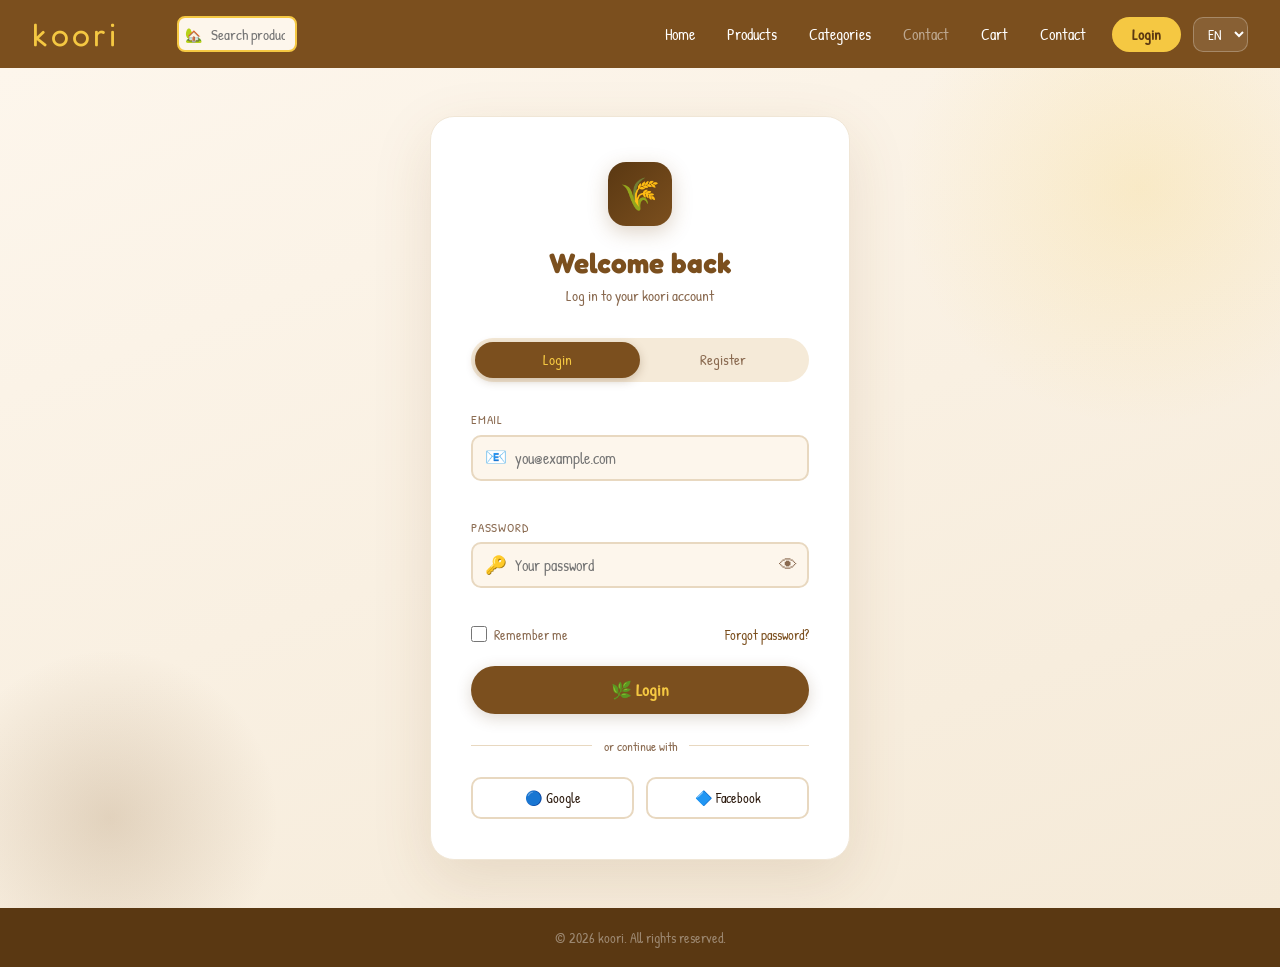
==== login.html @ dc0b4b51 "Add files via upload" ====
<!DOCTYPE html>
<html lang="en">
<head>
  <meta charset="UTF-8"/>
  <meta name="viewport" content="width=device-width, initial-scale=1.0"/>
  <title>koori — Login</title>
  <link href="https://fonts.googleapis.com/css2?family=Patrick+Hand&family=Fredoka+One&display=swap" rel="stylesheet"/>
  <link rel="stylesheet" href="login.css">
  <link rel="icon" type="image/png" href="logo.png">
</head>
<body>

<!--  NAVBAR  -->
<header role="banner">
    <nav class="navbar" role="navigation" aria-label="Main navigation">
        <div class="koori-bg">
            <span class="koori-logo">
                <a href="main.html" class="link-logo" aria-label="koori home">
                <span class="koori-letter1" aria-hidden="true">k</span>
                <span class="koori-letter2" aria-hidden="true">o</span>
                <span class="koori-letter3" aria-hidden="true">o</span>
                <span class="koori-letter4" aria-hidden="true">r</span>
                <span class="koori-letter5" aria-hidden="true">i</span>
                </a>
            </span>

        </div>
        <div class="search-box">
        <input type="text" placeholder="Search products…" id="navSearch" aria-label="Search products" autocomplete="off"/>
        <button type="reset" aria-label="Clear search"></button>
        <div class="search-results" id="searchResults" role="listbox" aria-label="Search suggestions"></div>
        </div>
        <ul class="nav-links" role="list">
            <li><a href="main.html">Home</a></li>
            <li><a href="products.html">Products</a></li>
            <li><a href="categories.html">news</a></li>
            <li><a href="#" id="addItemLink">Add Item</a></li>
            <li><a href="cart.html">Cart <span id="cartCount" aria-live="polite" aria-label="items in cart"></span></a></li>
            <li><a href="contact.html">Contact</a></li>
        </ul>
        <button class="hamburger" id="hamburgerBtn" aria-expanded="false" aria-controls="mobileNav" aria-label="Toggle menu">
          <span></span><span></span><span></span>
        </button>
        <div class="nav-icons">
            <a href="login.html" class="login-btn">Login</a>
        </div>
        <div class="language-switcher">
            <select id="languageSelect" aria-label="Select language">
                <option value="en">EN</option>
                <option value="fr">FR</option>
                <option value="ar">AR</option>
                <option value="it">IT</option>
            </select>
        </div>
    </nav>
    <!-- Mobile Nav -->
    <nav class="mobile-nav" id="mobileNav" aria-label="Mobile navigation">
        <a href="main.html">Home</a>
        <a href="products.html">Products</a>
        <a href="categories.html">news</a>
        <a href="#" id="addItemLinkMobile">Add Item</a>
        <a href="cart.html">Cart</a>
        <a href="contact.html">Contact</a>
        <a href="login.html">Login</a>
    </nav>
</header>


<!--  MAIN  -->
<main>
  <div class="login-card">

    <!-- icon + heading -->
    <div class="card-icon">🌾</div>
    <h1 class="card-title">Welcome back</h1>
    <p class="card-subtitle">Log in to your koori account</p>

    <!-- tabs -->
    <div class="tabs">
      <button class="tab-btn active" id="tabLogin"    onclick="switchTab('login')">Login</button>
      <button class="tab-btn"        id="tabRegister" onclick="switchTab('register')">Register</button>
    </div>

    <!-- alert banner -->
    <div class="alert" id="alertBox"></div>

    <!-- ── LOGIN FORM ── -->
    <div class="form-panel visible" id="panelLogin">
      <div class="field">
        <label for="loginEmail">Email</label>
        <div class="input-wrap">
          <span class="input-icon">📧</span>
          <input type="email" id="loginEmail" placeholder="you@example.com" autocomplete="email"/>
        </div>
        <div class="field-error" id="loginEmailErr"></div>
      </div>

      <div class="field">
        <label for="loginPassword">Password</label>
        <div class="input-wrap">
          <span class="input-icon">🔑</span>
          <input type="password" id="loginPassword" placeholder="Your password" autocomplete="current-password"/>
          <button class="toggle-pw" type="button" onclick="togglePw('loginPassword',this)" title="Show / hide">👁</button>
        </div>
        <div class="field-error" id="loginPasswordErr"></div>
      </div>

      <div class="form-row">
        <label class="remember-label">
          <input type="checkbox" id="rememberMe"/> Remember me
        </label>
        <a href="#" class="forgot-link" onclick="forgotPassword(event)">Forgot password?</a>
      </div>

      <button class="submit-btn" id="loginBtn" onclick="doLogin()">🌿 Login</button>

      <div class="divider">or continue with</div>
      <div class="social-row">
        <button class="social-btn" onclick="socialLogin('Google')">🔵 Google</button>
        <button class="social-btn" onclick="socialLogin('Facebook')">🔷 Facebook</button>
      </div>
    </div>

    <!-- ── REGISTER FORM ── -->
    <div class="form-panel" id="panelRegister">
      <div class="field">
        <label for="regName">Full Name</label>
        <div class="input-wrap">
          <span class="input-icon">👤</span>
          <input type="text" id="regName" placeholder="Your full name" autocomplete="name"/>
        </div>
        <div class="field-error" id="regNameErr"></div>
      </div>

      <div class="field">
        <label for="regEmail">Email</label>
        <div class="input-wrap">
          <span class="input-icon">📧</span>
          <input type="email" id="regEmail" placeholder="you@example.com" autocomplete="email"/>
        </div>
        <div class="field-error" id="regEmailErr"></div>
      </div>

      <div class="field">
        <label for="regPassword">Password</label>
        <div class="input-wrap">
          <span class="input-icon">🔑</span>
          <input type="password" id="regPassword" placeholder="Choose a password" autocomplete="new-password"
                 oninput="checkStrength(this.value)"/>
          <button class="toggle-pw" type="button" onclick="togglePw('regPassword',this)" title="Show / hide">👁</button>
        </div>
        <div class="strength-bar" id="strengthBar">
          <div class="strength-seg" id="seg1"></div>
          <div class="strength-seg" id="seg2"></div>
          <div class="strength-seg" id="seg3"></div>
          <div class="strength-seg" id="seg4"></div>
        </div>
        <div class="strength-label" id="strengthLabel"></div>
        <!-- live password tips -->
        <div class="pw-tips" id="pwTips">
          <div class="pw-tips-title">🔐 A strong password needs:</div>
          <ul class="pw-rules">
            <li class="pw-rule" id="rule-length">  <span class="rule-icon">✗</span> At least 8 characters</li>
            <li class="pw-rule" id="rule-upper">   <span class="rule-icon">✗</span> One uppercase letter (A–Z)</li>
            <li class="pw-rule" id="rule-number">  <span class="rule-icon">✗</span> One number (0–9)</li>
            <li class="pw-rule" id="rule-special"> <span class="rule-icon">✗</span> One special character (!@#$…)</li>
          </ul>
        </div>
        <div class="field-error" id="regPasswordErr"></div>
      </div>

      <div class="field">
        <label for="regConfirm">Confirm Password</label>
        <div class="input-wrap">
          <span class="input-icon">🔒</span>
          <input type="password" id="regConfirm" placeholder="Repeat your password" autocomplete="new-password"/>
          <button class="toggle-pw" type="button" onclick="togglePw('regConfirm',this)" title="Show / hide">👁</button>
        </div>
        <div class="field-error" id="regConfirmErr"></div>
      </div>

      <button class="submit-btn" id="registerBtn" onclick="doRegister()" style="margin-top:.4rem;">
        🌱 Create Account
      </button>

      <div class="divider">or continue with</div>
      <div class="social-row">
        <button class="social-btn" onclick="socialLogin('Google')">🔵 Google</button>
        <button class="social-btn" onclick="socialLogin('Facebook')">🔷 Facebook</button>
      </div>
    </div>

  </div>
</main>

<!--  FOOTER  -->
<footer class="site-footer">
  © 2026 koori. All rights reserved.
</footer>

<script src="login.js"></script>
</body>
</html>
---- login.css ----
/* ── VARIABLES ── */
    :root {
      --brown:      #7B4F1E;
      --brown-dark: #5a3812;
      --gold:       #F5C842;
      --gold-light: #fde98a;
      --cream:      #fdf6ec;
      --cream-dark: #f5ead8;
      --text:       #2c1a0e;
      --text-muted: #8a6a50;
      --white:      #ffffff;
      --radius:     10px;
      --nav-h:      68px;
      --green:      #3a7d44;
      --red:        #c0392b;
    }

    *, *::before, *::after { box-sizing: border-box; margin: 0; padding: 0; }
    html { scroll-behavior: smooth; }
    body {
      font-family: 'Patrick Hand', cursive;
      background: var(--cream);
      color: var(--text);
      min-height: 100vh;
      display: flex;
      flex-direction: column;
    }

/* SKIP LINK (accessibility)*/
.skip-link {
  position: absolute; top: -100%; left: 1rem;
  background: var(--gold); color: var(--brown-dark);
  padding: 8px 18px; border-radius: 0 0 8px 8px;
  font-weight: 700; z-index: 9999; text-decoration: none;
  transition: top 0.2s;
}
.skip-link:focus { top: 0; }
/*SHARED SECTION HELPERS*/
.section-header { text-align: center; margin-bottom: 3rem; }

.section-title {
  display: flex;
  align-items: center;
  justify-content: center;
  gap: 1rem;
  font-family: 'Fredoka One', cursive;
  font-size: clamp(1.8rem, 4vw, 2.4rem);
  color: var(--brown);
  margin-bottom: 0.5rem;
}

.title-line {
  display: inline-block;
  width: 48px;
  height: 3px;
  background: var(--gold);
  border-radius: 99px;
  flex-shrink: 0;
}

.section-sub { color: var(--text-muted); font-size: 1rem; }

/* search results dropdown */
.search-results {
  display: none;
  position: absolute;
  top: calc(100% + 8px);
  left: 0;
  min-width: 260px;
  background: var(--white);
  border: 1.5px solid #f0e6d6;
  border-radius: var(--radius);
  box-shadow: 0 8px 28px rgba(123,79,30,.15);
  z-index: 200;
  overflow: hidden;
}
.search-results.open { display: block; }
.search-result-item {
  display: flex;
  align-items: center;
  gap: .6rem;
  padding: .6rem 1rem;
  color: var(--text);
  text-decoration: none;
  font-size: .95rem;
  transition: background .15s;
}
.search-result-item:hover { background: var(--cream-dark); color: var(--brown); }
.search-result-emoji { font-size: 1.1rem; }
.search-no-results {
  padding: .7rem 1rem;
  color: var(--text-muted);
  font-size: .9rem;
}

/*NAVBAR*/
.navbar {
  display: flex;
  align-items: center;
  gap: 0.75rem;
  padding: 0 2rem;
  height: var(--nav-h);
  background: var(--brown);
  position: sticky;
  top: 0;
  z-index: 100;
  flex-wrap: wrap;
}
/* logo */
.link-logo {
  font-family: 'Fredoka One', cursive;
  font-size: 32px;
  color: var(--gold);
  display: flex;
  gap: 3px;
  cursor: pointer;
  text-decoration: none;
}
.koori-logo {
  font-family: 'Fredoka One', cursive;
  font-size: 32px;
  color: var(--gold);
  display: flex;
  gap: 3px;
  cursor: pointer;
  text-decoration: none;
}

.koori-letter1, .koori-letter2, .koori-letter3,
.koori-letter4, .koori-letter5 {
  display: inline-block;
  animation: idleFloat 3s ease-in-out infinite;
  transition: color 0.2s;
}
.koori-letter1 { animation-delay: 0s; }
.koori-letter2 { animation-delay: .18s; }
.koori-letter3 { animation-delay: .36s; }
.koori-letter4 { animation-delay: .54s; }
.koori-letter5 { animation-delay: .72s; }

@keyframes idleFloat {
  0%,100% { transform: translateY(0) rotate(0deg) scale(1); }
  30%      { transform: translateY(-4px) rotate(-7deg) scale(1.11); }
  60%      { transform: translateY(-3px) rotate(6deg) scale(1.09); }
}

.koori-logo:hover .koori-letter1 { animation: explode1 .6s cubic-bezier(.16,1,.3,1) forwards; }
.koori-logo:hover .koori-letter2 { animation: explode2 .6s cubic-bezier(.16,1,.3,1) .05s forwards; }
.koori-logo:hover .koori-letter3 { animation: explode3 .6s cubic-bezier(.16,1,.3,1) .10s forwards; }
.koori-logo:hover .koori-letter4 { animation: explode4 .6s cubic-bezier(.16,1,.3,1) .15s forwards; }
.koori-logo:hover .koori-letter5 { animation: explode5 .6s cubic-bezier(.16,1,.3,1) .20s forwards; }

@keyframes explode1 { 0%{transform:translate(0,0) rotate(0) scale(1);color:var(--gold)} 50%{transform:translate(-0,-0) rotate(90deg) scale(1.7);color:var(--gold-light)} 100%{transform:translate(-0,-0) rotate(-10deg) scale(1.15);color:#fff} }
@keyframes explode2 { 0%{transform:translate(0,0) rotate(0) scale(1);color:var(--gold)} 50%{transform:translate(-0,-0) rotate(-70deg) scale(1.8);color:var(--gold-light)} 100%{transform:translate(-0,-2px) rotate(5deg) scale(1.2);color:#fff} }
@keyframes explode3 { 0%{transform:translate(0,0) rotate(0) scale(1);color:var(--gold)} 50%{transform:translate(0,-0) rotate(-180deg) scale(1.9);color:var(--gold-light)} 100%{transform:translate(0,-4px) rotate(-2deg) scale(1.25);color:#fff} }
@keyframes explode4 { 0%{transform:translate(0,0) rotate(0) scale(1);color:var(--gold)} 50%{transform:translate(0,-0) rotate(70deg) scale(1.8);color:var(--gold-light)} 100%{transform:translate(0,-4px) rotate(6deg) scale(1.2);color:#fff} }
@keyframes explode5 { 0%{transform:translate(0,0) rotate(0) scale(1);color:var(--gold)} 50%{transform:translate(0,0) rotate(-90deg) scale(1.7);color:var(--gold-light)} 100%{transform:translate(0,-0) rotate(12deg) scale(1.15);color:#fff} }
/* search bar */
.search-box {
  position: relative;
  flex-shrink: 0;
   margin-left: 4%;
}
.search-box::before {
  content: '🏡';
  position: absolute;
  left: 8px;
  top: 50%;
  transform: translateY(-50%);
  font-size: 14px;
  pointer-events: none;
  z-index: 1;
}
.search-box input[type="text"] {
  font-family: 'Patrick Hand', cursive;
  font-size: 15px;
  color: #2c1a0e;
  width: 120px;
  height: 36px;
  padding: 5px 10px 5px 32px;
  border: 2px solid #F5C842;
  border-radius: 8px;
  background: #fdf6ec;
  outline: none;
  transition: width 0.3s ease;
  cursor: pointer;
}
.search-box input[type="text"]:focus {
  width: 400px;
  cursor: text;
}
.search-box input[type="text"]:not(:placeholder-shown) {
  width: 400px;
}
.search-box button[type="reset"] { display: none; }
/* nav links */
.nav-links { display: flex; list-style: none; gap: 0.25rem; margin-left: auto; }
.nav-links a {
  position: relative;
  display: inline-block; padding: 6px 14px;
  color: var(--white); text-decoration: none;
  font-size: 1rem; border-radius: var(--radius);
  transition: color 0.2s ease, background 0.2s ease;
}
.nav-links a::after {
    content: '';
    position: absolute;
    bottom: 2px;
    left: 12px;
    right: 12px;
    height: 2px;
    background-color: var(--gold);
    border-radius: 2px;
    transform: scaleX(0);
    transform-origin: left center;
    transition: transform 0.35s cubic-bezier(0.4, 0, 0.2, 1);
}

.nav-links a:hover,
.nav-links a:focus { background: rgba(245,200,66,0.15); color: var(--gold); outline: none; }

.nav-links a:hover::after {
    transform: scaleX(1);
}
.nav-links a.active {
    color: #27500A;
    background-color: #C0DD97;
    font-weight: 500;
}
 
.nav-links a.active::after {
    transform: scaleX(1);
    background-color: #27500A;
}
 
/* cart count badge */
#cartCount:not(:empty) {
    display: inline-flex;
    align-items: center;
    justify-content: center;
    min-width: 18px;
    height: 18px;
    padding: 0 4px;
    font-size: 11px;
    font-weight: 600;
    background-color: #3B6D11;
    color: #fff;
    border-radius: 999px;
    margin-left: 4px;
    vertical-align: middle;
}


/* hamburger */
.hamburger {
  display: none; flex-direction: column; justify-content: center; gap: 5px;
  width: 36px; height: 36px; background: none; border: none;
  cursor: pointer; margin-left: auto; padding: 4px;
}
.hamburger span {
  display: block; height: 3px; background: var(--gold);
  border-radius: 3px; transition: transform 0.3s, opacity 0.3s;
}
.hamburger[aria-expanded="true"] span:nth-child(1) { transform: translateY(8px) rotate(45deg); }
.hamburger[aria-expanded="true"] span:nth-child(2) { opacity: 0; }
.hamburger[aria-expanded="true"] span:nth-child(3) { transform: translateY(-8px) rotate(-45deg); }

/* mobile dropdown */
.mobile-nav {
  display: none; flex-direction: column; gap: 0;
  background: var(--brown-dark); padding: 0.5rem 1rem 1rem;
}
.mobile-nav.open { display: flex; }
.mobile-nav a {
  color: rgba(255,255,255,0.85); text-decoration: none;
  padding: 10px 6px; border-bottom: 1px solid rgba(255,255,255,0.08);
  font-size: 1rem; transition: color 0.2s;
}
.mobile-nav a:hover { color: var(--gold); }

/* login + language */
.nav-icons { flex-shrink: 0; }
.login-btn {
  display: inline-block; padding: 7px 20px;
  background: var(--gold); color: var(--brown-dark);
  font-family: 'Patrick Hand', cursive; font-size: 0.95rem;
  font-weight: 700; text-decoration: none; border-radius: 99px;
  transition: background 0.2s, transform 0.15s;
}
.login-btn:hover { background: var(--gold-light); transform: scale(1.04); }

.language-switcher select {
  padding: 6px 10px; border-radius: var(--radius);
  border: 1.5px solid rgba(255,255,255,0.25);
  background: rgba(255,255,255,0.1); color: var(--white);
  font-family: 'Patrick Hand', cursive; font-size: 0.9rem;
  outline: none; cursor: pointer;
  transition: border-color 0.2s;
}
.language-switcher select:hover,
.language-switcher select:focus { border-color: var(--gold); }
.language-switcher option { background: var(--brown-dark); color: var(--white); }

/* cart badge - handled by #cartCount:not(:empty) rule above */

    /*  MAIN  */
    main {
      flex: 1;
      display: flex;
      align-items: center;
      justify-content: center;
      padding: 3rem 1.5rem;
      background: linear-gradient(160deg, var(--cream) 0%, var(--cream-dark) 100%);
      position: relative;
      overflow: hidden;
    }

    /* decorative blobs */
    main::before, main::after {
      content: '';
      position: absolute;
      border-radius: 50%;
      opacity: .18;
      pointer-events: none;
    }
    main::before {
      width: 480px; height: 480px;
      background: radial-gradient(circle, var(--gold) 0%, transparent 70%);
      top: -120px; right: -100px;
    }
    main::after {
      width: 340px; height: 340px;
      background: radial-gradient(circle, var(--brown) 0%, transparent 70%);
      bottom: -80px; left: -60px;
    }

    /*  CARD  */
    .login-card {
      background: var(--white);
      border-radius: 24px;
      border: 1.5px solid #f0e6d6;
      box-shadow: 0 20px 60px rgba(123,79,30,.13);
      padding: 2.8rem 2.5rem 2.5rem;
      width: 100%;
      max-width: 420px;
      position: relative;
      z-index: 1;
      animation: cardIn .5s cubic-bezier(.22,1,.36,1) both;
    }
    @keyframes cardIn {
      from { opacity: 0; transform: translateY(28px) scale(.97); }
      to   { opacity: 1; transform: translateY(0) scale(1); }
    }

    /* card top */
    .card-icon {
      width: 64px; height: 64px;
      background: linear-gradient(135deg, var(--brown-dark), var(--brown));
      border-radius: 18px;
      display: flex; align-items: center; justify-content: center;
      font-size: 2rem;
      margin: 0 auto 1.25rem;
      box-shadow: 0 6px 20px rgba(123,79,30,.25);
    }
    .card-title {
      font-family: 'Fredoka One', cursive;
      font-size: 1.75rem;
      color: var(--brown);
      text-align: center;
      margin-bottom: .3rem;
    }
    .card-subtitle {
      text-align: center;
      color: var(--text-muted);
      font-size: .95rem;
      margin-bottom: 2rem;
    }

    /* tabs */
    .tabs {
      display: flex;
      background: var(--cream-dark);
      border-radius: 99px;
      padding: 4px;
      margin-bottom: 1.8rem;
    }
    .tab-btn {
      flex: 1;
      height: 36px;
      border: none;
      border-radius: 99px;
      background: transparent;
      color: var(--text-muted);
      font-family: 'Patrick Hand', cursive;
      font-size: .95rem;
      cursor: pointer;
      transition: all .25s;
    }
    .tab-btn.active {
      background: var(--brown);
      color: var(--gold);
      box-shadow: 0 3px 10px rgba(90,56,18,.25);
    }

    /* form */
    .form-panel { display: none; }
    .form-panel.visible { display: block; animation: fadeUp .3s ease both; }
    @keyframes fadeUp {
      from { opacity: 0; transform: translateY(10px); }
      to   { opacity: 1; transform: translateY(0); }
    }

    .field { margin-bottom: 1.1rem; }
    .field label {
      display: block;
      font-size: .82rem;
      color: var(--text-muted);
      text-transform: uppercase;
      letter-spacing: .06em;
      margin-bottom: .4rem;
    }
    .input-wrap {
      position: relative;
      display: flex;
      align-items: center;
    }
    .input-wrap .input-icon {
      position: absolute;
      left: 14px;
      font-size: 1.1rem;
      pointer-events: none;
      user-select: none;
    }
    .input-wrap input {
      width: 100%;
      height: 46px;
      padding: 0 44px 0 42px;
      border: 2px solid #e8d8c0;
      border-radius: var(--radius);
      background: var(--cream);
      color: var(--text);
      font-family: 'Patrick Hand', cursive;
      font-size: 1rem;
      outline: none;
      transition: border-color .2s, box-shadow .2s;
    }
    .input-wrap input:focus {
      border-color: var(--gold);
      box-shadow: 0 0 0 3px rgba(245,200,66,.18);
    }
    .input-wrap input.error {
      border-color: var(--red);
      box-shadow: 0 0 0 3px rgba(192,57,43,.12);
    }
    .toggle-pw {
      position: absolute;
      right: 12px;
      background: none;
      border: none;
      cursor: pointer;
      font-size: 1.15rem;
      padding: 0;
      line-height: 1;
      color: var(--text-muted);
      transition: color .2s;
    }
    .toggle-pw:hover { color: var(--brown); }

    .field-error {
      color: var(--red);
      font-size: .82rem;
      margin-top: .3rem;
      min-height: 1.1em;
    }

    /* remember / forgot row */
    .form-row {
      display: flex;
      align-items: center;
      justify-content: space-between;
      margin-bottom: 1.4rem;
      font-size: .88rem;
    }
    .remember-label {
      display: flex;
      align-items: center;
      gap: .45rem;
      cursor: pointer;
      color: var(--text-muted);
    }
    .remember-label input[type="checkbox"] {
      width: 16px; height: 16px;
      accent-color: var(--brown);
      cursor: pointer;
    }
    .forgot-link {
      color: var(--brown);
      text-decoration: none;
      font-size: .88rem;
      transition: color .2s;
    }
    .forgot-link:hover { color: var(--gold); text-decoration: underline; }

    /* submit btn */
    .submit-btn {
      width: 100%;
      height: 48px;
      border: none;
      border-radius: 99px;
      background: var(--brown);
      color: var(--gold);
      font-family: 'Patrick Hand', cursive;
      font-size: 1.05rem;
      font-weight: 700;
      cursor: pointer;
      transition: background .2s, transform .15s, box-shadow .2s;
      box-shadow: 0 4px 16px rgba(90,56,18,.2);
      position: relative;
      overflow: hidden;
    }
    .submit-btn:hover {
      background: var(--brown-dark);
      transform: scale(1.02);
      box-shadow: 0 6px 22px rgba(90,56,18,.3);
    }
    .submit-btn:active { transform: scale(.97); }
    .submit-btn.loading { pointer-events: none; opacity: .75; }

    /* divider */
    .divider {
      display: flex;
      align-items: center;
      gap: .75rem;
      margin: 1.4rem 0;
      color: var(--text-muted);
      font-size: .82rem;
    }
    .divider::before, .divider::after {
      content: '';
      flex: 1;
      height: 1px;
      background: #e8d8c0;
    }

    /* social buttons */
    .social-row {
      display: flex;
      gap: .75rem;
    }
    .social-btn {
      flex: 1;
      height: 42px;
      border: 2px solid #e8d8c0;
      border-radius: var(--radius);
      background: var(--white);
      font-family: 'Patrick Hand', cursive;
      font-size: .88rem;
      color: var(--text);
      cursor: pointer;
      display: flex;
      align-items: center;
      justify-content: center;
      gap: .5rem;
      transition: border-color .2s, background .2s, transform .15s;
    }
    .social-btn:hover {
      border-color: var(--gold);
      background: #fffbf0;
      transform: scale(1.02);
    }

    /* alert banner */
    .alert {
      display: none;
      padding: .7rem 1rem;
      border-radius: var(--radius);
      font-size: .9rem;
      margin-bottom: 1rem;
      font-weight: 600;
    }
    .alert.error   { background: #fdecea; color: var(--red);   border:1.5px solid #f5c6c2; display:block; }
    .alert.success { background: #eaf7ed; color: var(--green); border:1.5px solid #b9e4c0; display:block; }

    /* footer */
    .site-footer {
      background: var(--brown-dark);
      padding: 1.25rem 2.5rem;
      text-align: center;
      color: rgba(255,255,255,.4);
      font-size: .88rem;
    }

    /* password strength bar */
    .strength-bar {
      display: flex;
      gap: 4px;
      margin-top: .45rem;
    }
    .strength-seg {
      height: 4px;
      flex: 1;
      border-radius: 99px;
      background: #e8d8c0;
      transition: background .3s;
    }
    .strength-label {
      font-size: .75rem;
      color: var(--text-muted);
      margin-top: .25rem;
    }

    /*  PASSWORD TIPS PANEL  */
    .pw-tips {
      display: none;
      margin-top: .65rem;
      background: #fffbf0;
      border: 1.5px solid #f0e6d6;
      border-radius: var(--radius);
      padding: .75rem 1rem;
      animation: fadeUp .25s ease both;
    }
    .pw-tips.visible { display: block; }
    .pw-tips-title {
      font-size: .82rem;
      font-weight: 700;
      color: var(--brown);
      margin-bottom: .5rem;
    }
    .pw-rules {
      list-style: none;
      display: flex;
      flex-direction: column;
      gap: .3rem;
    }
    .pw-rule {
      display: flex;
      align-items: center;
      gap: .5rem;
      font-size: .83rem;
      color: var(--text-muted);
      transition: color .25s;
    }
    .pw-rule .rule-icon {
      width: 18px; height: 18px;
      border-radius: 50%;
      display: flex; align-items: center; justify-content: center;
      font-size: .75rem; font-weight: 700; flex-shrink: 0;
      background: #f5c6c2; color: var(--red);
      transition: background .25s, color .25s;
    }
    .pw-rule.passed { color: var(--green); }
    .pw-rule.passed .rule-icon {
      background: #b9e4c0; color: var(--green);
    }

    @media (max-width: 768px) {
      .login-card { padding: 2rem 1.4rem 1.8rem; }
      .navbar { padding: 0 1.25rem; }
      .nav-links { display: none; }
      .nav-icons { display: none; }
      .hamburger { display: flex; }
    }
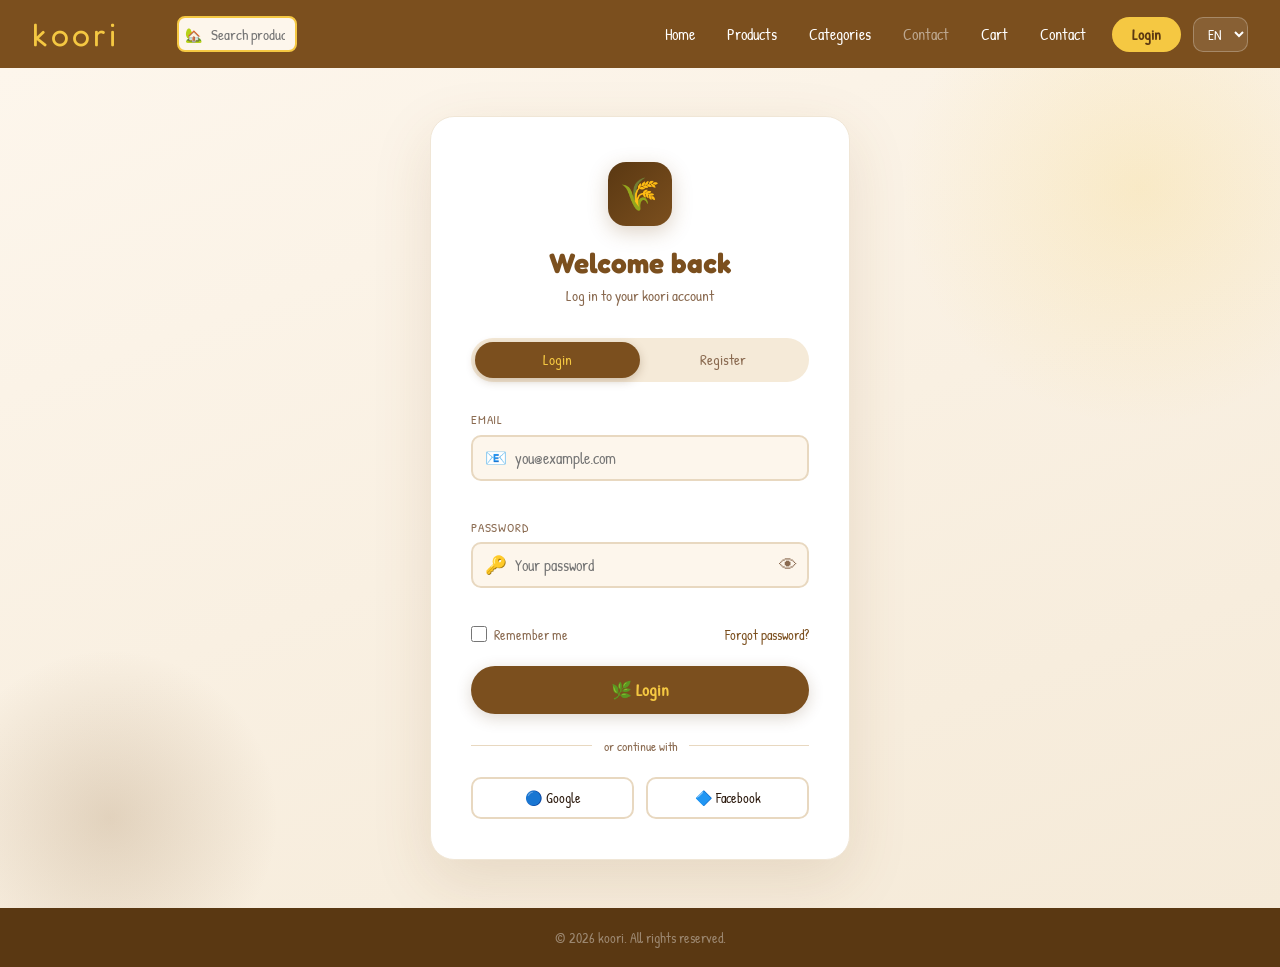
==== commit 1f32db65: "Add files via upload" ====
--- a/login.html
+++ b/login.html
@@ -86,6 +86,14 @@
 
     <!-- ── LOGIN FORM ── -->
     <div class="form-panel visible" id="panelLogin">
+      <div class="field" id="savedPhoneField" style="display:none;">
+        <label>Phone Number</label>
+        <div class="input-wrap">
+          <span class="input-icon">📞</span>
+          <input type="tel" id="savedPhoneDisplay" placeholder="" readonly style="background:var(--cream-dark);cursor:default;color:var(--text-muted);"/>
+        </div>
+      </div>
+
       <div class="field">
         <label for="loginEmail">Email</label>
         <div class="input-wrap">
@@ -130,6 +138,15 @@
           <input type="text" id="regName" placeholder="Your full name" autocomplete="name"/>
         </div>
         <div class="field-error" id="regNameErr"></div>
+      </div>
+
+      <div class="field">
+        <label for="regPhone">Phone Number</label>
+        <div class="input-wrap">
+          <span class="input-icon">📞</span>
+          <input type="tel" id="regPhone" placeholder="+216 55 123 456" autocomplete="tel"/>
+        </div>
+        <div class="field-error" id="regPhoneErr"></div>
       </div>
 
       <div class="field">
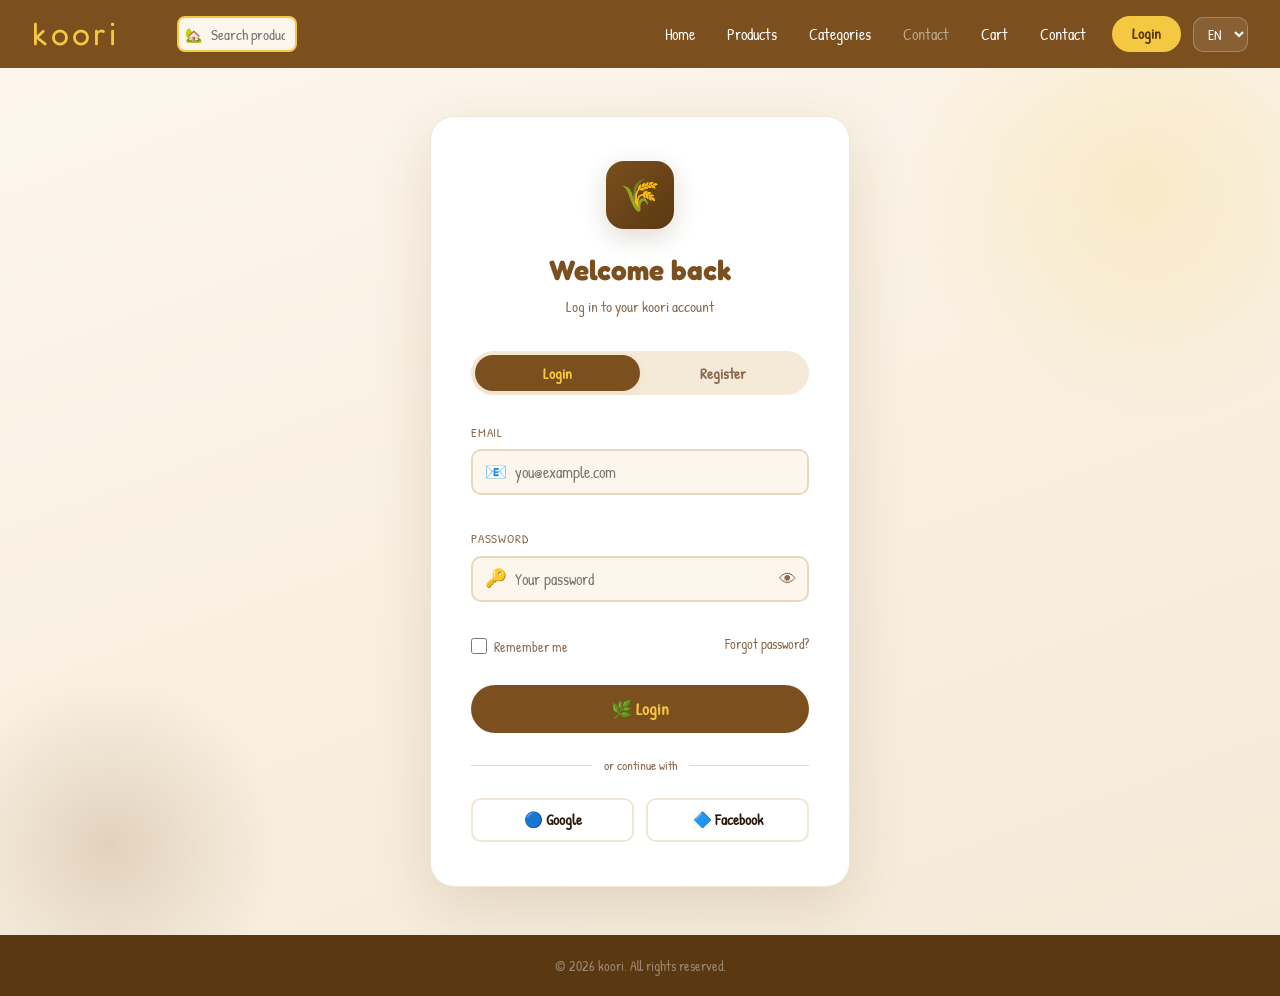
==== commit db3c7d41: "Add files via upload" ====
--- a/login.html
+++ b/login.html
@@ -7,6 +7,11 @@
   <link href="https://fonts.googleapis.com/css2?family=Patrick+Hand&family=Fredoka+One&display=swap" rel="stylesheet"/>
   <link rel="stylesheet" href="login.css">
   <link rel="icon" type="image/png" href="logo.png">
+  <link rel="stylesheet" href="variables.css">
+  <link rel="stylesheet" href="navbar.css">
+  <link rel="stylesheet" href="buttons.css">
+  <link rel="stylesheet" href="cards.css">
+  <link rel="stylesheet" href="utilities.css">
 </head>
 <body>
 
--- a/login.css
+++ b/login.css
@@ -1,662 +1,279 @@
-/* ── VARIABLES ── */
-    :root {
-      --brown:      #7B4F1E;
-      --brown-dark: #5a3812;
-      --gold:       #F5C842;
-      --gold-light: #fde98a;
-      --cream:      #fdf6ec;
-      --cream-dark: #f5ead8;
-      --text:       #2c1a0e;
-      --text-muted: #8a6a50;
-      --white:      #ffffff;
-      --radius:     10px;
-      --nav-h:      68px;
-      --green:      #3a7d44;
-      --red:        #c0392b;
-    }
-
-    *, *::before, *::after { box-sizing: border-box; margin: 0; padding: 0; }
-    html { scroll-behavior: smooth; }
-    body {
-      font-family: 'Patrick Hand', cursive;
-      background: var(--cream);
-      color: var(--text);
-      min-height: 100vh;
-      display: flex;
-      flex-direction: column;
-    }
-
-/* SKIP LINK (accessibility)*/
-.skip-link {
-  position: absolute; top: -100%; left: 1rem;
-  background: var(--gold); color: var(--brown-dark);
-  padding: 8px 18px; border-radius: 0 0 8px 8px;
-  font-weight: 700; z-index: 9999; text-decoration: none;
-  transition: top 0.2s;
-}
-.skip-link:focus { top: 0; }
-/*SHARED SECTION HELPERS*/
-.section-header { text-align: center; margin-bottom: 3rem; }
-
-.section-title {
-  display: flex;
-  align-items: center;
-  justify-content: center;
-  gap: 1rem;
-  font-family: 'Fredoka One', cursive;
-  font-size: clamp(1.8rem, 4vw, 2.4rem);
-  color: var(--brown);
-  margin-bottom: 0.5rem;
-}
-
-.title-line {
-  display: inline-block;
-  width: 48px;
-  height: 3px;
-  background: var(--gold);
-  border-radius: 99px;
-  flex-shrink: 0;
-}
-
-.section-sub { color: var(--text-muted); font-size: 1rem; }
-
-/* search results dropdown */
-.search-results {
-  display: none;
-  position: absolute;
-  top: calc(100% + 8px);
-  left: 0;
-  min-width: 260px;
-  background: var(--white);
-  border: 1.5px solid #f0e6d6;
-  border-radius: var(--radius);
-  box-shadow: 0 8px 28px rgba(123,79,30,.15);
-  z-index: 200;
-  overflow: hidden;
-}
-.search-results.open { display: block; }
-.search-result-item {
-  display: flex;
-  align-items: center;
-  gap: .6rem;
-  padding: .6rem 1rem;
-  color: var(--text);
-  text-decoration: none;
-  font-size: .95rem;
-  transition: background .15s;
-}
-.search-result-item:hover { background: var(--cream-dark); color: var(--brown); }
-.search-result-emoji { font-size: 1.1rem; }
-.search-no-results {
-  padding: .7rem 1rem;
-  color: var(--text-muted);
-  font-size: .9rem;
-}
-
-/*NAVBAR*/
-.navbar {
-  display: flex;
-  align-items: center;
-  gap: 0.75rem;
-  padding: 0 2rem;
-  height: var(--nav-h);
-  background: var(--brown);
-  position: sticky;
-  top: 0;
-  z-index: 100;
-  flex-wrap: wrap;
-}
-/* logo */
-.link-logo {
-  font-family: 'Fredoka One', cursive;
-  font-size: 32px;
-  color: var(--gold);
-  display: flex;
-  gap: 3px;
-  cursor: pointer;
-  text-decoration: none;
-}
-.koori-logo {
-  font-family: 'Fredoka One', cursive;
-  font-size: 32px;
-  color: var(--gold);
-  display: flex;
-  gap: 3px;
-  cursor: pointer;
-  text-decoration: none;
-}
-
-.koori-letter1, .koori-letter2, .koori-letter3,
-.koori-letter4, .koori-letter5 {
-  display: inline-block;
-  animation: idleFloat 3s ease-in-out infinite;
-  transition: color 0.2s;
-}
-.koori-letter1 { animation-delay: 0s; }
-.koori-letter2 { animation-delay: .18s; }
-.koori-letter3 { animation-delay: .36s; }
-.koori-letter4 { animation-delay: .54s; }
-.koori-letter5 { animation-delay: .72s; }
-
-@keyframes idleFloat {
-  0%,100% { transform: translateY(0) rotate(0deg) scale(1); }
-  30%      { transform: translateY(-4px) rotate(-7deg) scale(1.11); }
-  60%      { transform: translateY(-3px) rotate(6deg) scale(1.09); }
-}
-
-.koori-logo:hover .koori-letter1 { animation: explode1 .6s cubic-bezier(.16,1,.3,1) forwards; }
-.koori-logo:hover .koori-letter2 { animation: explode2 .6s cubic-bezier(.16,1,.3,1) .05s forwards; }
-.koori-logo:hover .koori-letter3 { animation: explode3 .6s cubic-bezier(.16,1,.3,1) .10s forwards; }
-.koori-logo:hover .koori-letter4 { animation: explode4 .6s cubic-bezier(.16,1,.3,1) .15s forwards; }
-.koori-logo:hover .koori-letter5 { animation: explode5 .6s cubic-bezier(.16,1,.3,1) .20s forwards; }
-
-@keyframes explode1 { 0%{transform:translate(0,0) rotate(0) scale(1);color:var(--gold)} 50%{transform:translate(-0,-0) rotate(90deg) scale(1.7);color:var(--gold-light)} 100%{transform:translate(-0,-0) rotate(-10deg) scale(1.15);color:#fff} }
-@keyframes explode2 { 0%{transform:translate(0,0) rotate(0) scale(1);color:var(--gold)} 50%{transform:translate(-0,-0) rotate(-70deg) scale(1.8);color:var(--gold-light)} 100%{transform:translate(-0,-2px) rotate(5deg) scale(1.2);color:#fff} }
-@keyframes explode3 { 0%{transform:translate(0,0) rotate(0) scale(1);color:var(--gold)} 50%{transform:translate(0,-0) rotate(-180deg) scale(1.9);color:var(--gold-light)} 100%{transform:translate(0,-4px) rotate(-2deg) scale(1.25);color:#fff} }
-@keyframes explode4 { 0%{transform:translate(0,0) rotate(0) scale(1);color:var(--gold)} 50%{transform:translate(0,-0) rotate(70deg) scale(1.8);color:var(--gold-light)} 100%{transform:translate(0,-4px) rotate(6deg) scale(1.2);color:#fff} }
-@keyframes explode5 { 0%{transform:translate(0,0) rotate(0) scale(1);color:var(--gold)} 50%{transform:translate(0,0) rotate(-90deg) scale(1.7);color:var(--gold-light)} 100%{transform:translate(0,-0) rotate(12deg) scale(1.15);color:#fff} }
-/* search bar */
-.search-box {
-  position: relative;
-  flex-shrink: 0;
-   margin-left: 4%;
-}
-.search-box::before {
-  content: '🏡';
-  position: absolute;
-  left: 8px;
-  top: 50%;
-  transform: translateY(-50%);
-  font-size: 14px;
-  pointer-events: none;
-  z-index: 1;
-}
-.search-box input[type="text"] {
-  font-family: 'Patrick Hand', cursive;
-  font-size: 15px;
-  color: #2c1a0e;
-  width: 120px;
-  height: 36px;
-  padding: 5px 10px 5px 32px;
-  border: 2px solid #F5C842;
-  border-radius: 8px;
-  background: #fdf6ec;
-  outline: none;
-  transition: width 0.3s ease;
-  cursor: pointer;
-}
-.search-box input[type="text"]:focus {
-  width: 400px;
-  cursor: text;
-}
-.search-box input[type="text"]:not(:placeholder-shown) {
-  width: 400px;
-}
-.search-box button[type="reset"] { display: none; }
-/* nav links */
-.nav-links { display: flex; list-style: none; gap: 0.25rem; margin-left: auto; }
-.nav-links a {
-  position: relative;
-  display: inline-block; padding: 6px 14px;
-  color: var(--white); text-decoration: none;
-  font-size: 1rem; border-radius: var(--radius);
-  transition: color 0.2s ease, background 0.2s ease;
-}
-.nav-links a::after {
-    content: '';
-    position: absolute;
-    bottom: 2px;
-    left: 12px;
-    right: 12px;
-    height: 2px;
-    background-color: var(--gold);
-    border-radius: 2px;
-    transform: scaleX(0);
-    transform-origin: left center;
-    transition: transform 0.35s cubic-bezier(0.4, 0, 0.2, 1);
-}
-
-.nav-links a:hover,
-.nav-links a:focus { background: rgba(245,200,66,0.15); color: var(--gold); outline: none; }
-
-.nav-links a:hover::after {
-    transform: scaleX(1);
-}
-.nav-links a.active {
-    color: #27500A;
-    background-color: #C0DD97;
-    font-weight: 500;
-}
- 
-.nav-links a.active::after {
-    transform: scaleX(1);
-    background-color: #27500A;
-}
- 
-/* cart count badge */
-#cartCount:not(:empty) {
-    display: inline-flex;
-    align-items: center;
-    justify-content: center;
-    min-width: 18px;
-    height: 18px;
-    padding: 0 4px;
-    font-size: 11px;
-    font-weight: 600;
-    background-color: #3B6D11;
-    color: #fff;
-    border-radius: 999px;
-    margin-left: 4px;
-    vertical-align: middle;
-}
-
-
-/* hamburger */
-.hamburger {
-  display: none; flex-direction: column; justify-content: center; gap: 5px;
-  width: 36px; height: 36px; background: none; border: none;
-  cursor: pointer; margin-left: auto; padding: 4px;
-}
-.hamburger span {
-  display: block; height: 3px; background: var(--gold);
-  border-radius: 3px; transition: transform 0.3s, opacity 0.3s;
-}
-.hamburger[aria-expanded="true"] span:nth-child(1) { transform: translateY(8px) rotate(45deg); }
-.hamburger[aria-expanded="true"] span:nth-child(2) { opacity: 0; }
-.hamburger[aria-expanded="true"] span:nth-child(3) { transform: translateY(-8px) rotate(-45deg); }
-
-/* mobile dropdown */
-.mobile-nav {
-  display: none; flex-direction: column; gap: 0;
-  background: var(--brown-dark); padding: 0.5rem 1rem 1rem;
-}
-.mobile-nav.open { display: flex; }
-.mobile-nav a {
-  color: rgba(255,255,255,0.85); text-decoration: none;
-  padding: 10px 6px; border-bottom: 1px solid rgba(255,255,255,0.08);
-  font-size: 1rem; transition: color 0.2s;
-}
-.mobile-nav a:hover { color: var(--gold); }
-
-/* login + language */
-.nav-icons { flex-shrink: 0; }
-.login-btn {
-  display: inline-block; padding: 7px 20px;
-  background: var(--gold); color: var(--brown-dark);
-  font-family: 'Patrick Hand', cursive; font-size: 0.95rem;
-  font-weight: 700; text-decoration: none; border-radius: 99px;
-  transition: background 0.2s, transform 0.15s;
-}
-.login-btn:hover { background: var(--gold-light); transform: scale(1.04); }
-
-.language-switcher select {
-  padding: 6px 10px; border-radius: var(--radius);
-  border: 1.5px solid rgba(255,255,255,0.25);
-  background: rgba(255,255,255,0.1); color: var(--white);
-  font-family: 'Patrick Hand', cursive; font-size: 0.9rem;
-  outline: none; cursor: pointer;
-  transition: border-color 0.2s;
-}
-.language-switcher select:hover,
-.language-switcher select:focus { border-color: var(--gold); }
-.language-switcher option { background: var(--brown-dark); color: var(--white); }
-
-/* cart badge - handled by #cartCount:not(:empty) rule above */
-
-    /*  MAIN  */
-    main {
-      flex: 1;
-      display: flex;
-      align-items: center;
-      justify-content: center;
-      padding: 3rem 1.5rem;
-      background: linear-gradient(160deg, var(--cream) 0%, var(--cream-dark) 100%);
-      position: relative;
-      overflow: hidden;
-    }
-
-    /* decorative blobs */
-    main::before, main::after {
-      content: '';
-      position: absolute;
-      border-radius: 50%;
-      opacity: .18;
-      pointer-events: none;
-    }
-    main::before {
-      width: 480px; height: 480px;
-      background: radial-gradient(circle, var(--gold) 0%, transparent 70%);
-      top: -120px; right: -100px;
-    }
-    main::after {
-      width: 340px; height: 340px;
-      background: radial-gradient(circle, var(--brown) 0%, transparent 70%);
-      bottom: -80px; left: -60px;
-    }
-
-    /*  CARD  */
-    .login-card {
-      background: var(--white);
-      border-radius: 24px;
-      border: 1.5px solid #f0e6d6;
-      box-shadow: 0 20px 60px rgba(123,79,30,.13);
-      padding: 2.8rem 2.5rem 2.5rem;
-      width: 100%;
-      max-width: 420px;
-      position: relative;
-      z-index: 1;
-      animation: cardIn .5s cubic-bezier(.22,1,.36,1) both;
-    }
-    @keyframes cardIn {
-      from { opacity: 0; transform: translateY(28px) scale(.97); }
-      to   { opacity: 1; transform: translateY(0) scale(1); }
-    }
-
-    /* card top */
-    .card-icon {
-      width: 64px; height: 64px;
-      background: linear-gradient(135deg, var(--brown-dark), var(--brown));
-      border-radius: 18px;
-      display: flex; align-items: center; justify-content: center;
-      font-size: 2rem;
-      margin: 0 auto 1.25rem;
-      box-shadow: 0 6px 20px rgba(123,79,30,.25);
-    }
-    .card-title {
-      font-family: 'Fredoka One', cursive;
-      font-size: 1.75rem;
-      color: var(--brown);
-      text-align: center;
-      margin-bottom: .3rem;
-    }
-    .card-subtitle {
-      text-align: center;
-      color: var(--text-muted);
-      font-size: .95rem;
-      margin-bottom: 2rem;
-    }
-
-    /* tabs */
-    .tabs {
-      display: flex;
-      background: var(--cream-dark);
-      border-radius: 99px;
-      padding: 4px;
-      margin-bottom: 1.8rem;
-    }
-    .tab-btn {
-      flex: 1;
-      height: 36px;
-      border: none;
-      border-radius: 99px;
-      background: transparent;
-      color: var(--text-muted);
-      font-family: 'Patrick Hand', cursive;
-      font-size: .95rem;
-      cursor: pointer;
-      transition: all .25s;
-    }
-    .tab-btn.active {
-      background: var(--brown);
-      color: var(--gold);
-      box-shadow: 0 3px 10px rgba(90,56,18,.25);
-    }
-
-    /* form */
-    .form-panel { display: none; }
-    .form-panel.visible { display: block; animation: fadeUp .3s ease both; }
-    @keyframes fadeUp {
-      from { opacity: 0; transform: translateY(10px); }
-      to   { opacity: 1; transform: translateY(0); }
-    }
-
-    .field { margin-bottom: 1.1rem; }
-    .field label {
-      display: block;
-      font-size: .82rem;
-      color: var(--text-muted);
-      text-transform: uppercase;
-      letter-spacing: .06em;
-      margin-bottom: .4rem;
-    }
-    .input-wrap {
-      position: relative;
-      display: flex;
-      align-items: center;
-    }
-    .input-wrap .input-icon {
-      position: absolute;
-      left: 14px;
-      font-size: 1.1rem;
-      pointer-events: none;
-      user-select: none;
-    }
-    .input-wrap input {
-      width: 100%;
-      height: 46px;
-      padding: 0 44px 0 42px;
-      border: 2px solid #e8d8c0;
-      border-radius: var(--radius);
-      background: var(--cream);
-      color: var(--text);
-      font-family: 'Patrick Hand', cursive;
-      font-size: 1rem;
-      outline: none;
-      transition: border-color .2s, box-shadow .2s;
-    }
-    .input-wrap input:focus {
-      border-color: var(--gold);
-      box-shadow: 0 0 0 3px rgba(245,200,66,.18);
-    }
-    .input-wrap input.error {
-      border-color: var(--red);
-      box-shadow: 0 0 0 3px rgba(192,57,43,.12);
-    }
-    .toggle-pw {
-      position: absolute;
-      right: 12px;
-      background: none;
-      border: none;
-      cursor: pointer;
-      font-size: 1.15rem;
-      padding: 0;
-      line-height: 1;
-      color: var(--text-muted);
-      transition: color .2s;
-    }
-    .toggle-pw:hover { color: var(--brown); }
-
-    .field-error {
-      color: var(--red);
-      font-size: .82rem;
-      margin-top: .3rem;
-      min-height: 1.1em;
-    }
-
-    /* remember / forgot row */
-    .form-row {
-      display: flex;
-      align-items: center;
-      justify-content: space-between;
-      margin-bottom: 1.4rem;
-      font-size: .88rem;
-    }
-    .remember-label {
-      display: flex;
-      align-items: center;
-      gap: .45rem;
-      cursor: pointer;
-      color: var(--text-muted);
-    }
-    .remember-label input[type="checkbox"] {
-      width: 16px; height: 16px;
-      accent-color: var(--brown);
-      cursor: pointer;
-    }
-    .forgot-link {
-      color: var(--brown);
-      text-decoration: none;
-      font-size: .88rem;
-      transition: color .2s;
-    }
-    .forgot-link:hover { color: var(--gold); text-decoration: underline; }
-
-    /* submit btn */
-    .submit-btn {
-      width: 100%;
-      height: 48px;
-      border: none;
-      border-radius: 99px;
-      background: var(--brown);
-      color: var(--gold);
-      font-family: 'Patrick Hand', cursive;
-      font-size: 1.05rem;
-      font-weight: 700;
-      cursor: pointer;
-      transition: background .2s, transform .15s, box-shadow .2s;
-      box-shadow: 0 4px 16px rgba(90,56,18,.2);
-      position: relative;
-      overflow: hidden;
-    }
-    .submit-btn:hover {
-      background: var(--brown-dark);
-      transform: scale(1.02);
-      box-shadow: 0 6px 22px rgba(90,56,18,.3);
-    }
-    .submit-btn:active { transform: scale(.97); }
-    .submit-btn.loading { pointer-events: none; opacity: .75; }
-
-    /* divider */
-    .divider {
-      display: flex;
-      align-items: center;
-      gap: .75rem;
-      margin: 1.4rem 0;
-      color: var(--text-muted);
-      font-size: .82rem;
-    }
-    .divider::before, .divider::after {
-      content: '';
-      flex: 1;
-      height: 1px;
-      background: #e8d8c0;
-    }
-
-    /* social buttons */
-    .social-row {
-      display: flex;
-      gap: .75rem;
-    }
-    .social-btn {
-      flex: 1;
-      height: 42px;
-      border: 2px solid #e8d8c0;
-      border-radius: var(--radius);
-      background: var(--white);
-      font-family: 'Patrick Hand', cursive;
-      font-size: .88rem;
-      color: var(--text);
-      cursor: pointer;
-      display: flex;
-      align-items: center;
-      justify-content: center;
-      gap: .5rem;
-      transition: border-color .2s, background .2s, transform .15s;
-    }
-    .social-btn:hover {
-      border-color: var(--gold);
-      background: #fffbf0;
-      transform: scale(1.02);
-    }
-
-    /* alert banner */
-    .alert {
-      display: none;
-      padding: .7rem 1rem;
-      border-radius: var(--radius);
-      font-size: .9rem;
-      margin-bottom: 1rem;
-      font-weight: 600;
-    }
-    .alert.error   { background: #fdecea; color: var(--red);   border:1.5px solid #f5c6c2; display:block; }
-    .alert.success { background: #eaf7ed; color: var(--green); border:1.5px solid #b9e4c0; display:block; }
-
-    /* footer */
-    .site-footer {
-      background: var(--brown-dark);
-      padding: 1.25rem 2.5rem;
-      text-align: center;
-      color: rgba(255,255,255,.4);
-      font-size: .88rem;
-    }
-
-    /* password strength bar */
-    .strength-bar {
-      display: flex;
-      gap: 4px;
-      margin-top: .45rem;
-    }
-    .strength-seg {
-      height: 4px;
-      flex: 1;
-      border-radius: 99px;
-      background: #e8d8c0;
-      transition: background .3s;
-    }
-    .strength-label {
-      font-size: .75rem;
-      color: var(--text-muted);
-      margin-top: .25rem;
-    }
-
-    /*  PASSWORD TIPS PANEL  */
-    .pw-tips {
-      display: none;
-      margin-top: .65rem;
-      background: #fffbf0;
-      border: 1.5px solid #f0e6d6;
-      border-radius: var(--radius);
-      padding: .75rem 1rem;
-      animation: fadeUp .25s ease both;
-    }
-    .pw-tips.visible { display: block; }
-    .pw-tips-title {
-      font-size: .82rem;
-      font-weight: 700;
-      color: var(--brown);
-      margin-bottom: .5rem;
-    }
-    .pw-rules {
-      list-style: none;
-      display: flex;
-      flex-direction: column;
-      gap: .3rem;
-    }
-    .pw-rule {
-      display: flex;
-      align-items: center;
-      gap: .5rem;
-      font-size: .83rem;
-      color: var(--text-muted);
-      transition: color .25s;
-    }
-    .pw-rule .rule-icon {
-      width: 18px; height: 18px;
-      border-radius: 50%;
-      display: flex; align-items: center; justify-content: center;
-      font-size: .75rem; font-weight: 700; flex-shrink: 0;
-      background: #f5c6c2; color: var(--red);
-      transition: background .25s, color .25s;
-    }
-    .pw-rule.passed { color: var(--green); }
-    .pw-rule.passed .rule-icon {
-      background: #b9e4c0; color: var(--green);
-    }
-
-    @media (max-width: 768px) {
-      .login-card { padding: 2rem 1.4rem 1.8rem; }
-      .navbar { padding: 0 1.25rem; }
-      .nav-links { display: none; }
-      .nav-icons { display: none; }
-      .hamburger { display: flex; }
-    }+
+/* ══════════════════════════════════════════════════════════
+   PAGE LAYOUT
+   ══════════════════════════════════════════════════════════ */
+body {
+  display: flex;
+  flex-direction: column;
+}
+
+main {
+  flex: 1;
+  display: flex;
+  align-items: center;
+  justify-content: center;
+  padding: 3rem 1.5rem;
+  background: linear-gradient(160deg, var(--cream) 0%, var(--cream-dark) 100%);
+  position: relative;
+  overflow: hidden;
+}
+
+/* decorative blobs */
+main::before, main::after {
+  content: '';
+  position: absolute;
+  border-radius: 50%;
+  opacity: .18;
+  pointer-events: none;
+}
+main::before {
+  width: 480px; height: 480px;
+  background: radial-gradient(circle, var(--gold) 0%, transparent 70%);
+  top: -120px; right: -100px;
+}
+main::after {
+  width: 340px; height: 340px;
+  background: radial-gradient(circle, var(--brown) 0%, transparent 70%);
+  bottom: -80px; left: -60px;
+}
+
+
+/* ══════════════════════════════════════════════════════════
+   LOGIN CARD
+   ══════════════════════════════════════════════════════════ */
+.login-card {
+  background: var(--white);
+  border-radius: 24px;
+  border: 1.5px solid #f0e6d6;
+  box-shadow: 0 20px 60px rgba(123,79,30,.13);
+  padding: 2.8rem 2.5rem 2.5rem;
+  width: 100%; max-width: 420px;
+  position: relative; z-index: 1;
+  animation: cardIn .5s cubic-bezier(.22,1,.36,1) both;
+}
+@keyframes cardIn {
+  from { opacity: 0; transform: translateY(28px) scale(.97); }
+  to   { opacity: 1; transform: translateY(0) scale(1); }
+}
+
+/* card top */
+.card-icon {
+  width: 64px; height: 64px;
+  background: linear-gradient(135deg, var(--brown-dark), var(--brown));
+  border-radius: 18px;
+  display: flex; align-items: center; justify-content: center;
+  font-size: 2rem;
+  margin: 0 auto 1.25rem;
+  box-shadow: 0 6px 20px rgba(123,79,30,.25);
+}
+.card-title {
+  font-family: 'Fredoka One', cursive;
+  font-size: 1.75rem; color: var(--brown);
+  text-align: center; margin-bottom: .3rem;
+}
+.card-subtitle {
+  text-align: center; color: var(--text-muted);
+  font-size: .95rem; margin-bottom: 2rem;
+}
+
+
+/* ══════════════════════════════════════════════════════════
+   TABS
+   ══════════════════════════════════════════════════════════ */
+.tabs {
+  display: flex;
+  background: var(--cream-dark);
+  border-radius: 99px;
+  padding: 4px;
+  margin-bottom: 1.8rem;
+}
+.tab-btn {
+  flex: 1; height: 36px;
+  border: none; border-radius: 99px;
+  background: transparent; color: var(--text-muted);
+  font-family: 'Patrick Hand', cursive;
+  font-size: .95rem; cursor: pointer;
+  transition: all .25s;
+}
+.tab-btn.active {
+  background: var(--brown); color: var(--gold);
+  box-shadow: 0 3px 10px rgba(90,56,18,.25);
+}
+
+
+/* ══════════════════════════════════════════════════════════
+   FORM PANELS
+   ══════════════════════════════════════════════════════════ */
+.form-panel { display: none; }
+.form-panel.visible {
+  display: block;
+  animation: fadeUp .3s ease both;
+}
+@keyframes fadeUp {
+  from { opacity: 0; transform: translateY(10px); }
+  to   { opacity: 1; transform: translateY(0); }
+}
+
+.field { margin-bottom: 1.1rem; }
+.field label {
+  display: block;
+  font-size: .82rem; color: var(--text-muted);
+  text-transform: uppercase; letter-spacing: .06em;
+  margin-bottom: .4rem;
+}
+
+.input-wrap {
+  position: relative;
+  display: flex; align-items: center;
+}
+.input-wrap .input-icon {
+  position: absolute; left: 14px;
+  font-size: 1.1rem; pointer-events: none; user-select: none;
+}
+.input-wrap input {
+  width: 100%; height: 46px;
+  padding: 0 44px 0 42px;
+  border: 2px solid #e8d8c0; border-radius: var(--radius);
+  background: var(--cream); color: var(--text);
+  font-family: 'Patrick Hand', cursive; font-size: 1rem;
+  outline: none;
+  transition: border-color .2s, box-shadow .2s;
+}
+.input-wrap input:focus {
+  border-color: var(--gold);
+  box-shadow: 0 0 0 3px rgba(245,200,66,.18);
+}
+.input-wrap input.error {
+  border-color: var(--red);
+  box-shadow: 0 0 0 3px rgba(192,57,43,.12);
+}
+
+.toggle-pw {
+  position: absolute; right: 12px;
+  background: none; border: none; cursor: pointer;
+  font-size: 1.15rem; padding: 0; line-height: 1;
+  color: var(--text-muted); transition: color .2s;
+}
+.toggle-pw:hover { color: var(--brown); }
+
+.field-error {
+  color: var(--red); font-size: .82rem;
+  margin-top: .3rem; min-height: 1.1em;
+}
+
+
+/* ══════════════════════════════════════════════════════════
+   REMEMBER / FORGOT ROW
+   ══════════════════════════════════════════════════════════ */
+.form-row {
+  display: flex; align-items: center;
+  justify-content: space-between;
+  margin-bottom: 1.4rem; font-size: .88rem;
+}
+.remember-label {
+  display: flex; align-items: center;
+  gap: .45rem; cursor: pointer; color: var(--text-muted);
+}
+.remember-label input[type="checkbox"] {
+  width: 16px; height: 16px;
+  accent-color: var(--brown); cursor: pointer;
+}
+.forgot-link {
+  color: var(--brown); text-decoration: none;
+  font-size: .88rem; transition: color .2s;
+}
+.forgot-link:hover { color: var(--gold); text-decoration: underline; }
+
+
+/* ══════════════════════════════════════════════════════════
+   DIVIDER + SOCIAL
+   ══════════════════════════════════════════════════════════ */
+.divider {
+  display: flex; align-items: center;
+  gap: .75rem; margin: 1.4rem 0;
+  color: var(--text-muted); font-size: .82rem;
+}
+.divider::before, .divider::after {
+  content: ''; flex: 1; height: 1px; background: #e8d8c0;
+}
+
+.social-row { display: flex; gap: .75rem; }
+.social-btn {
+  flex: 1; height: 42px;
+  border: 2px solid #e8d8c0; border-radius: var(--radius);
+  background: var(--white);
+  font-family: 'Patrick Hand', cursive; font-size: .88rem;
+  color: var(--text); cursor: pointer;
+  display: flex; align-items: center; justify-content: center;
+  gap: .5rem;
+  transition: border-color .2s, background .2s, transform .15s;
+}
+.social-btn:hover {
+  border-color: var(--gold); background: #fffbf0; transform: scale(1.02);
+}
+
+
+/* ══════════════════════════════════════════════════════════
+   ALERT BANNER
+   ══════════════════════════════════════════════════════════ */
+.alert {
+  display: none; padding: .7rem 1rem;
+  border-radius: var(--radius); font-size: .9rem;
+  margin-bottom: 1rem; font-weight: 600;
+}
+.alert.error   { background: #fdecea; color: var(--red);   border: 1.5px solid #f5c6c2; display: block; }
+.alert.success { background: #eaf7ed; color: var(--green); border: 1.5px solid #b9e4c0; display: block; }
+
+
+/* ══════════════════════════════════════════════════════════
+   PASSWORD STRENGTH
+   ══════════════════════════════════════════════════════════ */
+.strength-bar { display: flex; gap: 4px; margin-top: .45rem; }
+.strength-seg {
+  height: 4px; flex: 1; border-radius: 99px;
+  background: #e8d8c0; transition: background .3s;
+}
+.strength-label { font-size: .75rem; color: var(--text-muted); margin-top: .25rem; }
+
+.pw-tips {
+  display: none; margin-top: .65rem;
+  background: #fffbf0; border: 1.5px solid #f0e6d6;
+  border-radius: var(--radius); padding: .75rem 1rem;
+  animation: fadeUp .25s ease both;
+}
+.pw-tips.visible { display: block; }
+.pw-tips-title { font-size: .82rem; font-weight: 700; color: var(--brown); margin-bottom: .5rem; }
+.pw-rules { list-style: none; display: flex; flex-direction: column; gap: .3rem; }
+.pw-rule {
+  display: flex; align-items: center; gap: .5rem;
+  font-size: .83rem; color: var(--text-muted); transition: color .25s;
+}
+.pw-rule .rule-icon {
+  width: 18px; height: 18px; border-radius: 50%;
+  display: flex; align-items: center; justify-content: center;
+  font-size: .75rem; font-weight: 700; flex-shrink: 0;
+  background: #f5c6c2; color: var(--red);
+  transition: background .25s, color .25s;
+}
+.pw-rule.passed { color: var(--green); }
+.pw-rule.passed .rule-icon { background: #b9e4c0; color: var(--green); }
+
+
+/* ══════════════════════════════════════════════════════════
+   SITE FOOTER (login page minimal footer)
+   ══════════════════════════════════════════════════════════ */
+.site-footer {
+  background: var(--brown-dark);
+  padding: 1.25rem 2.5rem;
+  text-align: center;
+  color: rgba(255,255,255,.4); font-size: .88rem;
+}
+
+
+/* ══════════════════════════════════════════════════════════
+   RESPONSIVE
+   ══════════════════════════════════════════════════════════ */
+@media (max-width: 768px) {
+  .login-card { padding: 2rem 1.4rem 1.8rem; }
+  .nav-icons  { display: none; }
+}
--- a/variables.css
+++ b/variables.css
@@ -0,0 +1,179 @@
+/* =========================================================
+   KOORI DESIGN SYSTEM — variables.css
+   Exact tokens extracted from main.css
+   ========================================================= */
+
+:root {
+  /* ── EXACT PALETTE FROM main.css ── */
+  --brown:        #7B4F1E;
+  --brown-dark:   #5a3812;
+  --gold:         #F5C842;
+  --gold-light:   #fde98a;
+  --cream:        #fdf6ec;
+  --cream-dark:   #f5ead8;
+  --text:         #2c1a0e;
+  --text-muted:   #8a6a50;
+  --white:        #ffffff;
+  --radius:       10px;
+  --nav-h:        68px;
+
+  /* ── SEMANTIC ALIASES (for buttons.css / navbar.css) ── */
+  --color-primary:       var(--brown);
+  --color-primary-dark:  var(--brown-dark);
+  --color-secondary:     #3A7D44;
+  --color-secondary-dark:#1F3A2E;
+  --color-accent:        var(--gold);
+  --color-accent-light:  var(--gold-light);
+
+  --color-background:    var(--cream);
+  --color-surface:       var(--white);
+  --color-surface-soft:  var(--cream-dark);
+
+  --color-text:          var(--text);
+  --color-text-soft:     #6F5842;
+  --color-text-muted:    var(--text-muted);
+  --color-text-inverse:  var(--white);
+
+  --color-success: #2F8F46;
+  --color-warning: #D99A00;
+  --color-danger:  #C0392B;
+  --color-info:    #2F6B9A;
+
+  /* ── GRADIENTS ── */
+  --gradient-primary:   linear-gradient(135deg, var(--brown), var(--brown-dark));
+  --gradient-secondary: linear-gradient(135deg, #3A7D44, #1F3A2E);
+  --gradient-gold:      linear-gradient(135deg, var(--gold), var(--gold-light));
+  --gradient-hero:      linear-gradient(135deg, #3A240C 0%, #5A3812 35%, #7B4F1E 70%, #3A7D44 100%);
+  --gradient-page:      linear-gradient(135deg, #FDF6EC 0%, #F5EAD8 28%, #CFA97A 58%, #7B4F1E 100%);
+
+  /* ── TYPOGRAPHY ── */
+  --font-brand: 'Fredoka One', cursive;
+  --font-body:  'Patrick Hand', cursive;
+
+  --font-size-xs:  0.75rem;
+  --font-size-sm:  0.875rem;
+  --font-size-md:  1rem;
+  --font-size-lg:  1.125rem;
+  --font-size-xl:  1.5rem;
+  --font-size-2xl: 2rem;
+  --font-size-3xl: 2.75rem;
+  --font-size-4xl: 4rem;
+
+  --font-weight-regular: 400;
+  --font-weight-medium:  500;
+  --font-weight-bold:    700;
+
+  --line-height-tight:  1.1;
+  --line-height-normal: 1.5;
+  --line-height-loose:  1.8;
+
+  /* ── SPACING ── */
+  --space-1:  0.25rem;
+  --space-2:  0.5rem;
+  --space-3:  0.75rem;
+  --space-4:  1rem;
+  --space-5:  1.25rem;
+  --space-6:  1.5rem;
+  --space-8:  2rem;
+  --space-10: 2.5rem;
+  --space-12: 3rem;
+  --space-16: 4rem;
+  --space-20: 5rem;
+
+  /* ── RADIUS (matches main.css --radius: 10px) ── */
+  --radius-sm:   8px;
+  --radius-md:   var(--radius);   /* 10px */
+  --radius-lg:   16px;
+  --radius-xl:   20px;
+  --radius-full: 99px;
+
+  /* ── SHADOWS (brown-tinted) ── */
+  --shadow-sm:    0 2px 8px  rgba(123, 79, 30, 0.07);
+  --shadow-md:    0 8px 24px rgba(123, 79, 30, 0.13);
+  --shadow-lg:    0 20px 48px rgba(123, 79, 30, 0.18);
+  --shadow-gold:  0 8px 24px rgba(245, 200, 66, 0.28);
+  --shadow-green: 0 10px 30px rgba(31, 58, 46, 0.18);
+
+  /* ── BORDERS ── */
+  --border-soft:  1.5px solid #f0e6d6;
+  --border-gold:  1.5px solid rgba(245, 200, 66, 0.65);
+  --border-green: 1.5px solid rgba(58, 125, 68, 0.25);
+
+  /* ── TRANSITIONS ── */
+  --transition-fast:    150ms ease;
+  --transition-normal:  250ms ease;
+  --transition-slow:    400ms ease;
+  --transition-premium: 300ms cubic-bezier(0.22, 1, 0.36, 1);
+
+  /* ── LAYOUT ── */
+  --nav-height:    var(--nav-h);
+  --container-sm:  720px;
+  --container-md:  960px;
+  --container-lg:  1180px;
+  --container-xl:  1320px;
+
+  /* ── Z-INDEX ── */
+  --z-dropdown: 100;
+  --z-navbar:   200;
+  --z-modal:    500;
+  --z-toast:    900;
+}
+
+/* ── BASE RESET (mirrors main.css) ── */
+*, *::before, *::after { box-sizing: border-box; margin: 0; padding: 0; }
+html { scroll-behavior: smooth; }
+
+body {
+  font-family: 'Patrick Hand', cursive;
+  background: var(--cream);
+  color: var(--text);
+  min-height: 100vh;
+  line-height: var(--line-height-normal);
+}
+
+img, video, svg { max-width: 100%; display: block; }
+button, input, select, textarea { font: inherit; cursor: pointer; }
+a { color: inherit; }
+
+/* ── ACCESSIBILITY ── */
+a:focus-visible, button:focus-visible,
+select:focus-visible, input:focus-visible {
+  outline: 2px solid var(--gold);
+  outline-offset: 2px;
+}
+
+.skip-link {
+  position: absolute; top: -100%; left: 1rem;
+  background: var(--gold); color: var(--brown-dark);
+  padding: 8px 18px; border-radius: 0 0 8px 8px;
+  font-weight: 700; z-index: 9999;
+  text-decoration: none; transition: top 0.2s;
+}
+.skip-link:focus { top: 0; }
+
+/* ── GLOBAL SECTION HELPERS (from main.css) ── */
+.section-header { text-align: center; margin-bottom: 3rem; }
+
+.section-title {
+  display: flex; align-items: center; justify-content: center;
+  gap: 1rem;
+  font-family: 'Fredoka One', cursive;
+  font-size: clamp(1.8rem, 4vw, 2.4rem);
+  color: var(--brown);
+  margin-bottom: 0.5rem;
+}
+
+.title-line {
+  display: inline-block;
+  width: 48px; height: 3px;
+  background: var(--gold); border-radius: 99px;
+  flex-shrink: 0;
+}
+
+.section-sub { color: var(--text-muted); font-size: 1rem; }
+
+/* ── CONTAINER ── */
+.container {
+  width: min(100% - 2rem, var(--container-lg));
+  margin-inline: auto;
+}
--- a/navbar.css
+++ b/navbar.css
@@ -0,0 +1,221 @@
+/* =========================================================
+   KOORI NAVBAR — navbar.css
+   Exact copy of navbar styles from main.css
+   ========================================================= */
+
+.navbar {
+  display: flex;
+  align-items: center;
+  gap: 0.75rem;
+  padding: 0 2rem;
+  height: var(--nav-h);
+  background: var(--brown);
+  position: sticky;
+  top: 0;
+  z-index: 100;
+  flex-wrap: wrap;
+}
+
+/* ── LOGO ── */
+.link-logo {
+  font-family: 'Fredoka One', cursive;
+  font-size: 32px;
+  color: var(--gold);
+  display: flex;
+  gap: 3px;
+  cursor: pointer;
+  text-decoration: none;
+}
+.koori-logo {
+  font-family: 'Fredoka One', cursive;
+  font-size: 32px;
+  color: var(--gold);
+  display: flex;
+  gap: 3px;
+  cursor: pointer;
+  text-decoration: none;
+}
+
+.koori-letter1, .koori-letter2, .koori-letter3,
+.koori-letter4, .koori-letter5 {
+  display: inline-block;
+  animation: idleFloat 3s ease-in-out infinite;
+  transition: color 0.2s;
+}
+.koori-letter1 { animation-delay: 0s; }
+.koori-letter2 { animation-delay: .18s; }
+.koori-letter3 { animation-delay: .36s; }
+.koori-letter4 { animation-delay: .54s; }
+.koori-letter5 { animation-delay: .72s; }
+
+@keyframes idleFloat {
+  0%,100% { transform: translateY(0) rotate(0deg) scale(1); }
+  30%      { transform: translateY(-4px) rotate(-7deg) scale(1.11); }
+  60%      { transform: translateY(-3px) rotate(6deg) scale(1.09); }
+}
+
+.koori-logo:hover .koori-letter1 { animation: explode1 .6s cubic-bezier(.16,1,.3,1) forwards; }
+.koori-logo:hover .koori-letter2 { animation: explode2 .6s cubic-bezier(.16,1,.3,1) .05s forwards; }
+.koori-logo:hover .koori-letter3 { animation: explode3 .6s cubic-bezier(.16,1,.3,1) .10s forwards; }
+.koori-logo:hover .koori-letter4 { animation: explode4 .6s cubic-bezier(.16,1,.3,1) .15s forwards; }
+.koori-logo:hover .koori-letter5 { animation: explode5 .6s cubic-bezier(.16,1,.3,1) .20s forwards; }
+
+/* also trigger on .link-logo hover */
+.link-logo:hover .koori-letter1 { animation: explode1 .6s cubic-bezier(.16,1,.3,1) forwards; }
+.link-logo:hover .koori-letter2 { animation: explode2 .6s cubic-bezier(.16,1,.3,1) .05s forwards; }
+.link-logo:hover .koori-letter3 { animation: explode3 .6s cubic-bezier(.16,1,.3,1) .10s forwards; }
+.link-logo:hover .koori-letter4 { animation: explode4 .6s cubic-bezier(.16,1,.3,1) .15s forwards; }
+.link-logo:hover .koori-letter5 { animation: explode5 .6s cubic-bezier(.16,1,.3,1) .20s forwards; }
+
+@keyframes explode1 { 0%{transform:translate(0,0) rotate(0) scale(1);color:var(--gold)} 50%{transform:translate(-0,-0) rotate(90deg) scale(1.7);color:var(--gold-light)} 100%{transform:translate(-0,-0) rotate(-10deg) scale(1.15);color:#fff} }
+@keyframes explode2 { 0%{transform:translate(0,0) rotate(0) scale(1);color:var(--gold)} 50%{transform:translate(-0,-0) rotate(-70deg) scale(1.8);color:var(--gold-light)} 100%{transform:translate(-0,-2px) rotate(5deg) scale(1.2);color:#fff} }
+@keyframes explode3 { 0%{transform:translate(0,0) rotate(0) scale(1);color:var(--gold)} 50%{transform:translate(0,-0) rotate(-180deg) scale(1.9);color:var(--gold-light)} 100%{transform:translate(0,-4px) rotate(-2deg) scale(1.25);color:#fff} }
+@keyframes explode4 { 0%{transform:translate(0,0) rotate(0) scale(1);color:var(--gold)} 50%{transform:translate(0,-0) rotate(70deg) scale(1.8);color:var(--gold-light)} 100%{transform:translate(0,-4px) rotate(6deg) scale(1.2);color:#fff} }
+@keyframes explode5 { 0%{transform:translate(0,0) rotate(0) scale(1);color:var(--gold)} 50%{transform:translate(0,0) rotate(-90deg) scale(1.7);color:var(--gold-light)} 100%{transform:translate(0,-0) rotate(12deg) scale(1.15);color:#fff} }
+
+/* ── SEARCH BAR ── */
+.search-box {
+  margin-left: 4%;
+  position: relative;
+  flex-shrink: 0;
+}
+.search-box::before {
+  content: '🏡';
+  position: absolute;
+  left: 8px; top: 50%;
+  transform: translateY(-50%);
+  font-size: 14px;
+  pointer-events: none;
+  z-index: 1;
+}
+.search-box input[type="text"] {
+  font-family: 'Patrick Hand', cursive;
+  font-size: 15px;
+  color: #2c1a0e;
+  width: 120px; height: 36px;
+  padding: 5px 10px 5px 32px;
+  border: 2px solid #F5C842;
+  border-radius: 8px;
+  background: #fdf6ec;
+  outline: none;
+  transition: width 0.3s ease;
+  cursor: pointer;
+}
+.search-box input[type="text"]:focus { width: 400px; cursor: text; }
+.search-box input[type="text"]:not(:placeholder-shown) { width: 400px; }
+.search-box button[type="reset"] { display: none; }
+
+/* ── SEARCH RESULTS ── */
+.search-results {
+  position: absolute; top: calc(100% + 6px); left: 0;
+  background: var(--white); border-radius: 12px;
+  box-shadow: 0 8px 24px rgba(0,0,0,0.12);
+  width: 260px; z-index: 200;
+  overflow: hidden; display: none;
+}
+.search-results.open { display: block; }
+
+.search-result-item {
+  display: flex; align-items: center; gap: 10px;
+  padding: 10px 14px; text-decoration: none; color: var(--text);
+  font-size: 0.95rem; transition: background 0.15s;
+  border-bottom: 1px solid #f0e6d6;
+}
+.search-result-item:last-child { border-bottom: none; }
+.search-result-item:hover { background: var(--cream); color: var(--brown); }
+.search-result-emoji { font-size: 1.4rem; }
+.search-no-results { padding: 14px; color: var(--text-muted); font-size: 0.9rem; text-align: center; }
+
+/* ── NAV LINKS ── */
+.nav-links { display: flex; list-style: none; gap: 0.25rem; margin-left: auto; }
+.nav-links a {
+  position: relative;
+  display: inline-block; padding: 6px 14px;
+  color: var(--white); text-decoration: none;
+  font-size: 1rem; border-radius: var(--radius);
+  transition: color 0.2s ease, background 0.2s ease;
+}
+.nav-links a::after {
+  content: '';
+  position: absolute;
+  bottom: 2px; left: 12px; right: 12px;
+  height: 2px; background-color: var(--gold);
+  border-radius: 2px; transform: scaleX(0);
+  transform-origin: left center;
+  transition: transform 0.35s cubic-bezier(0.4, 0, 0.2, 1);
+}
+.nav-links a:hover,
+.nav-links a:focus { background: rgba(245,200,66,0.15); color: var(--gold); outline: none; }
+.nav-links a:hover::after { transform: scaleX(1); }
+.nav-links a.active { color: #27500A; background-color: #C0DD97; font-weight: 500; }
+.nav-links a.active::after { transform: scaleX(1); background-color: #27500A; }
+
+/* ── CART COUNT BADGE ── */
+#cartCount:not(:empty) {
+  display: inline-flex;
+  align-items: center; justify-content: center;
+  min-width: 18px; height: 18px;
+  padding: 0 4px; font-size: 11px; font-weight: 600;
+  background-color: #3B6D11; color: #fff;
+  border-radius: 999px; margin-left: 4px; vertical-align: middle;
+}
+
+/* ── HAMBURGER ── */
+.hamburger {
+  display: none; flex-direction: column; justify-content: center; gap: 5px;
+  width: 36px; height: 36px; background: none; border: none;
+  cursor: pointer; margin-left: auto; padding: 4px;
+}
+.hamburger span {
+  display: block; height: 3px; background: var(--gold);
+  border-radius: 3px; transition: transform 0.3s, opacity 0.3s;
+}
+.hamburger[aria-expanded="true"] span:nth-child(1) { transform: translateY(8px) rotate(45deg); }
+.hamburger[aria-expanded="true"] span:nth-child(2) { opacity: 0; }
+.hamburger[aria-expanded="true"] span:nth-child(3) { transform: translateY(-8px) rotate(-45deg); }
+
+/* ── MOBILE NAV ── */
+.mobile-nav {
+  display: none; flex-direction: column; gap: 0;
+  background: var(--brown-dark); padding: 0.5rem 1rem 1rem;
+}
+.mobile-nav.open { display: flex; }
+.mobile-nav a {
+  color: rgba(255,255,255,0.85); text-decoration: none;
+  padding: 10px 6px; border-bottom: 1px solid rgba(255,255,255,0.08);
+  font-size: 1rem; transition: color 0.2s;
+}
+.mobile-nav a:hover { color: var(--gold); }
+
+/* ── LOGIN BTN + LANGUAGE ── */
+.nav-icons { flex-shrink: 0; }
+.login-btn {
+  display: inline-block; padding: 7px 20px;
+  background: var(--gold); color: var(--brown-dark);
+  font-family: 'Patrick Hand', cursive; font-size: 0.95rem;
+  font-weight: 700; text-decoration: none; border-radius: 99px;
+  transition: background 0.2s, transform 0.15s;
+}
+.login-btn:hover { background: var(--gold-light); transform: scale(1.04); }
+
+.language-switcher select {
+  padding: 6px 10px; border-radius: var(--radius);
+  border: 1.5px solid rgba(255,255,255,0.25);
+  background: rgba(255,255,255,0.1); color: var(--white);
+  font-family: 'Patrick Hand', cursive; font-size: 0.9rem;
+  outline: none; cursor: pointer; transition: border-color 0.2s;
+}
+.language-switcher select:hover,
+.language-switcher select:focus { border-color: var(--gold); }
+.language-switcher option { background: var(--brown-dark); color: var(--white); }
+
+/* ── RESPONSIVE ── */
+@media (max-width: 860px) {
+  .navbar    { height: auto; padding: 1rem 1.25rem; gap: 0.75rem; }
+  .nav-links { display: none; }
+  .hamburger { display: flex; }
+  .nav-search { width: 100%; order: 3; }
+}
+@media (max-width: 580px) {
+  .nav-links { display: none; }
+}
--- a/buttons.css
+++ b/buttons.css
@@ -0,0 +1,273 @@
+/* =========================================================
+   KOORI BUTTONS — buttons.css
+   Exact palette + style from main.css
+   Brown bg · gold text · Patrick Hand font
+   ========================================================= */
+
+/* ── BASE ── */
+.btn,
+button.btn,
+a.btn {
+  display: inline-flex;
+  align-items: center;
+  justify-content: center;
+  gap: 0.5rem;
+  min-height: 42px;
+  padding: 0.75rem 1.35rem;
+  border: 1.5px solid transparent;
+  border-radius: 99px;
+  font-family: 'Patrick Hand', cursive;
+  font-size: 1rem;
+  font-weight: 700;
+  line-height: 1;
+  text-decoration: none;
+  white-space: nowrap;
+  cursor: pointer;
+  user-select: none;
+  transition: background 0.2s, color 0.2s, border-color 0.2s,
+              box-shadow 0.2s, transform 0.15s, opacity 0.2s;
+}
+.btn:hover  { transform: translateY(-1px); }
+.btn:active { transform: translateY(0) scale(0.98); }
+.btn:focus-visible {
+  outline: 2px solid var(--gold);
+  outline-offset: 2px;
+}
+.hero-content h1 {
+  font-family: 'Fredoka One', cursive;
+  font-size: clamp(2.4rem, 6vw, 4.5rem);
+  color: var(--gold); margin-bottom: 0.75rem; line-height: 1.1;
+}
+.hero-content p {
+  font-size: clamp(1rem, 2.5vw, 1.5rem);
+  color: rgba(255,255,255,0.88); margin-bottom: 2rem;
+}
+.hero-btn {
+  display: inline-block; padding: 14px 40px;
+  background: var(--gold); color: var(--brown-dark);
+  font-family: 'Patrick Hand', cursive; font-size: 1.1rem;
+  font-weight: 700; text-decoration: none; border-radius: 99px;
+  letter-spacing: 0.5px; transition: background 0.2s, transform 0.2s;
+}
+.hero-btn:hover { background: var(--gold-light); transform: scale(1.06); }
+
+
+/* ── PRIMARY  (brown · gold text) ── */
+.btn-primary,
+.hero-btn,
+.offers-btn,
+.bts {
+  background: var(--brown);
+  color: var(--gold);
+  border-color: rgba(245,200,66,0.25);
+  box-shadow: 0 2px 8px rgba(123,79,30,0.07);
+}
+.btn-primary:hover,
+.hero-btn:hover,
+.offers-btn:hover,
+.bts:hover {
+  background: var(--brown-dark);
+  color: var(--gold-light);
+  box-shadow: 0 8px 24px rgba(123,79,30,0.13);
+}
+
+/* ── SECONDARY  (green · white text) ── */
+.btn-secondary {
+  background: linear-gradient(135deg, #3A7D44, #1F3A2E);
+  color: var(--white);
+  border-color: rgba(58,125,68,0.25);
+  box-shadow: 0 2px 8px rgba(123,79,30,0.07);
+}
+.btn-secondary:hover {
+  background: linear-gradient(135deg, #2E5F37, #1F3A2E);
+  box-shadow: 0 10px 30px rgba(31,58,46,0.18);
+}
+
+/* ── GOLD  (gold bg · brown text — matches login-btn in main.css) ── */
+.btn-gold,
+.login-btn {
+  background: var(--gold);
+  color: var(--brown-dark);
+  border-color: transparent;
+}
+.btn-gold:hover,
+.login-btn:hover {
+  background: var(--gold-light);
+  color: var(--brown-dark);
+  box-shadow: 0 8px 24px rgba(245,200,66,0.28);
+}
+
+/* ── OUTLINE ── */
+.btn-outline {
+  background: transparent;
+  color: var(--brown);
+  border-color: rgba(123,79,30,0.35);
+}
+.btn-outline:hover {
+  background: rgba(123,79,30,0.08);
+  border-color: var(--brown);
+}
+
+/* ── OUTLINE GOLD ── */
+.btn-outline-gold {
+  background: transparent;
+  color: var(--gold);
+  border-color: rgba(245,200,66,0.75);
+}
+.btn-outline-gold:hover {
+  background: rgba(245,200,66,0.12);
+  border-color: var(--gold);
+}
+
+/* ── GHOST ── */
+.btn-ghost {
+  background: transparent;
+  color: var(--brown);
+  border-color: transparent;
+}
+.btn-ghost:hover { background: rgba(123,79,30,0.08); }
+
+/* ── SUCCESS ── */
+.btn-success { background: #2F8F46; color: var(--white); }
+.btn-success:hover { background: #25783A; box-shadow: 0 8px 24px rgba(47,143,70,0.22); }
+
+/* ── DANGER ── */
+.btn-danger { background: #C0392B; color: var(--white); }
+.btn-danger:hover { background: #9F2D23; box-shadow: 0 8px 24px rgba(192,57,43,0.22); }
+
+/* ── SIZES ── */
+.btn-sm  { min-height: 34px; padding: 0.55rem 1rem;  font-size: 0.875rem; }
+.btn-lg  { min-height: 52px; padding: 0.9rem 1.8rem; font-size: 1.125rem; }
+.btn-full { width: 100%; }
+
+/* ── ICON BUTTON ── */
+.btn-icon {
+  width: 42px; height: 42px; min-height: 42px;
+  padding: 0; border-radius: 99px;
+}
+.btn-icon.btn-sm { width: 34px; height: 34px; min-height: 34px; }
+.btn-icon.btn-lg { width: 52px; height: 52px; min-height: 52px; }
+
+/* ── SOCIAL BUTTONS (matches main.css .social-btn) ── */
+.social-btn {
+  display: inline-flex; align-items: center; justify-content: center;
+  gap: 0.5rem; height: 44px;
+  border: 1.5px solid #f0e6d6;
+  border-radius: var(--radius);
+  background: var(--white); color: var(--text);
+  font-family: 'Patrick Hand', cursive; font-size: 0.95rem;
+  font-weight: 700; cursor: pointer; text-decoration: none;
+  transition: border-color 0.2s, background 0.2s, transform 0.15s, box-shadow 0.2s;
+}
+.social-btn:hover {
+  border-color: var(--gold);
+  background: #fffbf0;
+  transform: translateY(-1px);
+  box-shadow: 0 4px 14px rgba(123,79,30,0.10);
+}
+
+/* ── CATEGORY BUTTONS ── */
+.cat-btn {
+  display: inline-flex; align-items: center; justify-content: center;
+  gap: 0.5rem; min-height: 40px; padding: 0.65rem 1rem;
+  border: 1.5px solid #f0e6d6; border-radius: 99px;
+  background: var(--white); color: var(--text-muted);
+  font-family: 'Patrick Hand', cursive; font-weight: 700;
+  cursor: pointer;
+  transition: border-color 0.2s, background 0.2s, color 0.2s,
+              transform 0.15s, box-shadow 0.2s;
+}
+.cat-btn:hover {
+  transform: translateY(-1px);
+  border-color: var(--gold);
+  color: var(--brown);
+  background: #fffbf0;
+  box-shadow: 0 2px 8px rgba(123,79,30,0.07);
+}
+.cat-btn.active {
+  background: var(--brown);
+  color: var(--gold);
+  border-color: rgba(245,200,66,0.3);
+  box-shadow: 0 8px 24px rgba(123,79,30,0.13);
+}
+
+/* ── TAB BUTTONS ── */
+.tab-btn {
+  min-height: 36px; padding: 0.5rem 1.1rem;
+  border: none; border-radius: 99px;
+  background: transparent; color: var(--text-muted);
+  font-family: 'Patrick Hand', cursive; font-weight: 700;
+  cursor: pointer;
+  transition: background 0.2s, color 0.2s;
+}
+.tab-btn.active {
+  background: var(--brown);
+  color: var(--gold);
+  box-shadow: 0 2px 8px rgba(123,79,30,0.07);
+}
+
+/* ── SUBMIT BUTTON (matches main.css) ── */
+.submit-btn {
+  height: 48px; border: none; border-radius: 99px;
+  background: var(--brown); color: var(--gold);
+  font-family: 'Patrick Hand', cursive; font-size: 1.05rem;
+  font-weight: 700; cursor: pointer; width: 100%;
+  transition: background 0.2s, transform 0.15s, box-shadow 0.2s;
+}
+.submit-btn:hover {
+  background: var(--brown-dark);
+  transform: scale(1.03);
+  box-shadow: 0 8px 24px rgba(90,56,18,0.18);
+}
+.submit-btn:active { transform: scale(0.98); }
+.submit-btn:disabled { opacity: 0.55; cursor: not-allowed; pointer-events: none; }
+
+/* ── OFFERS / SEE-ALL BUTTON (from main.css) ── */
+.offers-btn {
+  display: inline-block; padding: 11px 30px;
+  background: var(--gold); color: var(--brown-dark);
+  font-family: 'Patrick Hand', cursive; font-size: 1rem;
+  font-weight: 700; text-decoration: none; border-radius: 99px;
+  transition: background 0.2s, transform 0.15s;
+}
+.offers-btn:hover { background: var(--gold-light); transform: scale(1.05); }
+
+/* ── NEWSLETTER BUTTON ── */
+.newsletter-btn {
+  height: 44px; padding: 0 28px; border: none; border-radius: 99px;
+  background: var(--gold); color: var(--brown-dark);
+  font-family: 'Patrick Hand', cursive; font-size: 1rem;
+  font-weight: 700; cursor: pointer;
+  transition: background 0.2s, transform 0.15s;
+}
+.newsletter-btn:hover { background: var(--gold-light); transform: scale(1.05); }
+
+/* ── DISABLED + LOADING ── */
+.btn:disabled,
+.btn.disabled,
+button:disabled {
+  opacity: 0.55; cursor: not-allowed;
+  pointer-events: none; box-shadow: none;
+}
+.btn.loading,
+.submit-btn.loading {
+  position: relative; pointer-events: none; opacity: 0.75;
+}
+.btn.loading::after,
+.submit-btn.loading::after {
+  content: '';
+  width: 16px; height: 16px;
+  border: 2px solid var(--gold);
+  border-right-color: transparent;
+  border-radius: 50%;
+  animation: btnSpin 0.7s linear infinite;
+  display: inline-block;
+  margin-left: 8px; vertical-align: middle;
+}
+@keyframes btnSpin { to { transform: rotate(360deg); } }
+
+/* ── RESPONSIVE ── */
+@media (max-width: 480px) {
+  .btn, button.btn, a.btn { width: 100%; }
+  .btn-icon { width: 42px; }
+}
--- a/cards.css
+++ b/cards.css
@@ -0,0 +1,351 @@
+
+
+@keyframes cardFadeUp {
+  from { opacity: 0; transform: translateY(20px); }
+  to   { opacity: 1; transform: translateY(0); }
+}
+
+/* 
+   PRODUCT CARDS
+ */
+.product-card {
+  position: relative;
+  display: flex; flex-direction: column;
+  text-decoration: none; color: inherit;
+  background: var(--white);
+  border-radius: 20px; overflow: hidden;
+  border: 1.5px solid #f0e6d6;
+  transition: transform 0.3s ease, box-shadow 0.3s ease;
+  animation: cardFadeUp 0.5s ease both;
+}
+.product-card:hover {
+  transform: translateY(-8px);
+  box-shadow: 0 15px 30px rgb(255, 255, 255);
+}
+
+.product-img {
+  height: 160px;
+  display: flex; align-items: center; justify-content: center;
+  font-size: 72px;
+  transition: transform 0.3s ease;
+  border-radius: 36px 36px 36px 36px;
+  background-color: white;
+  
+}
+
+.product-card:hover .product-img { transform: scale(1.2); 
+ background-color: #fff8e5;
+}
+.product-img img { width: 100%; height: 100%; object-fit: cover; }
+
+.product-info {
+  padding: 1.25rem 1.25rem 1.5rem;
+  flex-grow: 1; display: flex; flex-direction: column;
+}
+.product-name {
+  font-family: 'Fredoka One', cursive;
+  color: var(--brown); font-size: 1.1rem; margin-bottom: 0.3rem;
+}
+.product-desc { color: var(--text-muted); font-size: 0.88rem; flex-grow: 1; margin-bottom: 0.75rem; }
+.product-price { color: var(--brown); font-weight: 700; font-size: 1.05rem; margin-bottom: 0.9rem; }
+
+/* also target .product-info h3 / p for pages that use those tags */
+.product-info h3 {
+  font-family: 'Fredoka One', cursive;
+  color: var(--brown); font-size: 1.1rem; margin-bottom: 0.3rem;
+}
+.product-info p { color: var(--text-muted); font-size: 0.88rem; flex-grow: 1; margin-bottom: 0.75rem; }
+
+.add-to-cart-btn {
+  display: flex; align-items: center; justify-content: center; gap: 6px;
+  padding: 9px 0; border: none; border-radius: 99px;
+  background: var(--brown); color: var(--gold);
+  font-family: 'Patrick Hand', cursive; font-size: 0.95rem;
+  cursor: pointer; width: 100%;
+  transition: background 0.2s, transform 0.15s;
+}
+.add-to-cart-btn:hover { background: var(--brown-dark); transform: scale(1.03); }
+
+.product-badge {
+  position: absolute; top: 12px; right: 12px;
+  padding: 4px 12px; border-radius: 99px;
+  font-size: 0.75rem; font-weight: 700;
+  color: var(--white); z-index: 2;
+}
+.product-badge.new     { background: #786038; }
+.product-badge.sale    { background: #c0392b; }
+.product-badge.popular { background: #a67c43; }
+
+/* 
+   CATEGORY CARDS
+ */
+.cat-card,
+.category-card {
+  display: flex; flex-direction: column; align-items: center;
+  gap: 0.6rem; padding: 1.5rem 1rem;
+  background: var(--white); border-radius: 16px;
+  border: 2px solid transparent;
+  text-decoration: none; color: var(--brown);
+  font-size: 1rem; font-weight: 700;
+  transition: border-color 0.2s, transform 0.2s, background 0.2s;
+  box-shadow: 0 2px 8px rgba(123,79,30,0.07);
+}
+.cat-card:hover,
+.category-card:hover {
+  border-color: var(--gold);
+  background: #fffbf0;
+  transform: translateY(-4px);
+  box-shadow: 0 8px 20px rgba(123,79,30,0.13);
+}
+
+.cat-emoji,
+.category-icon { font-size: 2.5rem; }
+
+.cat-card span,
+.category-card span {
+  display: block;
+  font-family: 'Fredoka One', cursive;
+  font-size: 1rem; color: var(--brown);
+}
+
+/* 
+   WHY / FEATURE CARDS 
+ */
+.why-card,
+.feature-card {
+  text-align: center; padding: 2rem 1.5rem;
+  background: rgba(255,255,255,0.07);
+  border-radius: 16px;
+  border: 1px solid rgba(245,200,66,0.2);
+  transition: transform 0.25s, background 0.25s;
+}
+.why-card:hover,
+.feature-card:hover {
+  transform: translateY(-6px);
+  background: rgba(255,255,255,0.12);
+}
+.why-icon,
+.feature-icon { font-size: 2.5rem; margin-bottom: 1rem; }
+.why-card h3,
+.feature-card h3 {
+  font-family: 'Fredoka One', cursive;
+  color: var(--gold); font-size: 1.2rem; margin-bottom: 0.5rem;
+}
+.why-card p,
+.feature-card p { color: rgba(255,255,255,0.80); font-size: 0.95rem; line-height: 1.6; }
+
+/* ─────────────────────────────────────
+   NEWS CARDS
+───────────────────────────────────── */
+.news-card {
+  border-radius: 18px; overflow: hidden;
+  background: var(--white); border: 1.5px solid #f0e6d6;
+  transition: transform 0.3s ease, box-shadow 0.3s ease;
+  animation: cardFadeUp 0.5s ease both;
+}
+.news-card:hover {
+  transform: translateY(-6px);
+  box-shadow: 0 15px 30px rgba(123,79,30,0.12);
+}
+.news-card-image {
+  min-height: 160px; background: var(--cream-dark);
+  display: flex; align-items: center; justify-content: center;
+  font-size: 3rem; border-bottom: 1px solid #f0e6d6;
+}
+.news-card-body { padding: 1.25rem; }
+.news-tag {
+  display: inline-block; padding: 3px 12px;
+  border-radius: 99px; background: rgba(123,79,30,0.10);
+  color: var(--brown); font-size: 0.72rem; font-weight: 700;
+  margin-bottom: 0.75rem; text-transform: uppercase; letter-spacing: 0.04em;
+}
+.news-title {
+  margin: 0 0 0.5rem; color: var(--brown);
+  font-family: 'Fredoka One', cursive; font-size: 1.1rem;
+}
+.news-excerpt { margin: 0; color: var(--text-muted); font-size: 0.88rem; line-height: 1.55; }
+
+/* ─────────────────────────────────────
+   TESTIMONIAL CARDS
+───────────────────────────────────── */
+.testi-card {
+  background: var(--white); border-radius: 16px;
+  padding: 1.5rem; border: 1.5px solid #f0e6d6;
+  transition: transform 0.25s, box-shadow 0.25s;
+}
+.testi-card:hover {
+  transform: translateY(-4px);
+  box-shadow: 0 10px 24px rgba(123,79,30,0.10);
+}
+.testi-stars { color: var(--gold); font-size: 1.1rem; margin-bottom: 0.75rem; }
+.testi-text {
+  font-size: 0.95rem; color: var(--text);
+  line-height: 1.6; margin-bottom: 1.25rem; font-style: italic;
+}
+.testi-author { display: flex; align-items: center; gap: 0.75rem; }
+.testi-avatar {
+  width: 40px; height: 40px; border-radius: 50%;
+  background: var(--brown); color: var(--gold);
+  font-family: 'Fredoka One', cursive; font-size: 1.1rem;
+  display: flex; align-items: center; justify-content: center;
+  flex-shrink: 0;
+}
+.testi-author strong { display: block; color: var(--brown); font-size: 0.95rem; }
+.testi-author span   { color: var(--text-muted); font-size: 0.82rem; }
+
+/* ─────────────────────────────────────
+   HOW-IT-WORKS STEPS
+───────────────────────────────────── */
+.how-step {
+  flex: 1; min-width: 200px; max-width: 260px;
+  text-align: center; padding: 2rem 1.5rem;
+  background: var(--white); border-radius: 20px;
+  border: 2px solid #f0e6d6;
+  box-shadow: 0 4px 16px rgba(123,79,30,0.07);
+  transition: transform 0.25s, box-shadow 0.25s;
+}
+.how-step:hover {
+  transform: translateY(-6px);
+  box-shadow: 0 12px 28px rgba(123,79,30,0.13);
+}
+.how-num {
+  display: inline-flex; align-items: center; justify-content: center;
+  width: 36px; height: 36px; border-radius: 50%;
+  background: var(--gold); color: var(--brown-dark);
+  font-family: 'Fredoka One', cursive; font-size: 1.1rem;
+  margin-bottom: 0.75rem;
+}
+.how-icon { font-size: 2.5rem; margin-bottom: 0.75rem; }
+.how-step h3 {
+  font-family: 'Fredoka One', cursive;
+  color: var(--brown); font-size: 1.1rem; margin-bottom: 0.4rem;
+}
+.how-step p { color: var(--text-muted); font-size: 0.9rem; line-height: 1.5; }
+
+.how-arrow { font-size: 2rem; color: var(--gold); flex-shrink: 0; user-select: none; }
+
+/* ─────────────────────────────────────
+   LOGIN / FORM CARD
+───────────────────────────────────── */
+.login-card,
+.form-card {
+  background: var(--white);
+  border: 1.5px solid #f0e6d6;
+  border-radius: 24px;
+  box-shadow: 0 20px 60px rgba(90,56,18,0.14);
+  padding: 2.75rem 2.5rem;
+}
+.card-icon {
+  width: 68px; height: 68px;
+  margin: 0 auto 1.25rem;
+  border-radius: 18px;
+  background: linear-gradient(135deg, var(--brown), var(--brown-dark));
+  color: var(--gold);
+  box-shadow: 0 8px 24px rgba(90,56,18,0.18);
+  display: flex; align-items: center; justify-content: center;
+  font-size: 2rem;
+}
+
+/* ─────────────────────────────────────
+   OFFER CARD
+───────────────────────────────────── */
+.offer-card,
+.offers-content {
+  max-width: 1000px; margin: 0 auto;
+  display: flex; align-items: center;
+  justify-content: space-between; gap: 2rem;
+  flex-wrap: wrap;
+}
+.offers-tag {
+  display: inline-block; padding: 4px 14px;
+  background: var(--gold); color: var(--brown-dark);
+  border-radius: 99px; font-size: 0.82rem;
+  font-weight: 700; margin-bottom: 0.75rem;
+}
+
+/* ─────────────────────────────────────
+   GRID HELPERS
+───────────────────────────────────── */
+.products-grid {
+  display: grid;
+  grid-template-columns: repeat(auto-fill, minmax(260px, 1fr));
+  gap: 2rem; max-width: 1200px; margin: 0 auto;
+}
+.categories-grid {
+  display: grid;
+  grid-template-columns: repeat(auto-fill, minmax(150px, 1fr));
+  gap: 1.25rem; max-width: 1000px; margin: 0 auto;
+}
+.news-grid {
+  display: grid;
+  grid-template-columns: repeat(auto-fill, minmax(260px, 1fr));
+  gap: 1.5rem;
+}
+.testimonials-grid {
+  display: grid;
+  grid-template-columns: repeat(auto-fill, minmax(260px, 1fr));
+  gap: 1.5rem; max-width: 1000px; margin: 0 auto;
+}
+.how-grid {
+  display: flex; align-items: center; justify-content: center;
+  gap: 1.5rem; max-width: 900px; margin: 0 auto; flex-wrap: wrap;
+}
+.why-grid {
+  display: grid;
+  grid-template-columns: repeat(auto-fit, minmax(220px, 1fr));
+  gap: 2rem; max-width: 900px; margin: 0 auto;
+}
+
+/* ─────────────────────────────────────
+   SEE ALL
+───────────────────────────────────── */
+.featured-cta { text-align: center; margin-top: 2.5rem; }
+.see-all-btn {
+  display: inline-block; padding: 12px 32px;
+  background: var(--brown); color: var(--gold);
+  font-family: 'Patrick Hand', cursive; font-size: 1rem;
+  font-weight: 700; text-decoration: none; border-radius: 99px;
+  transition: background 0.2s, transform 0.15s;
+}
+.see-all-btn:hover { background: var(--brown-dark); transform: scale(1.04); }
+
+/* ─────────────────────────────────────
+   TILT GLARE
+───────────────────────────────────── */
+.tilt-glare {
+  position: absolute; inset: 0;
+  pointer-events: none; border-radius: inherit;
+  opacity: 0; transition: opacity 0.3s ease; z-index: 10;
+}
+[data-tilt]:hover { transform: none; }
+
+/* ─────────────────────────────────────
+   CARD STATE HELPERS
+───────────────────────────────────── */
+.card-muted    { opacity: 0.7; }
+.card-selected { outline: 2px solid var(--gold); outline-offset: 3px; }
+.card-flat     { box-shadow: none; }
+.card-no-hover:hover { transform: none; box-shadow: none; }
+
+/* ─────────────────────────────────────
+   RESPONSIVE
+───────────────────────────────────── */
+@media (max-width: 860px) {
+  .how-arrow { display: none; }
+  .how-step  { max-width: 100%; }
+}
+@media (max-width: 580px) {
+  .products-grid {
+    grid-template-columns: repeat(auto-fill, minmax(160px, 1fr));
+    gap: 1rem;
+  }
+  .product-img { height: 120px; }
+  .how-grid { flex-direction: column; align-items: stretch; }
+}
+@media (max-width: 480px) {
+  .categories-grid {
+    grid-template-columns: repeat(auto-fill, minmax(130px, 1fr));
+  }
+  .cat-card,
+  .category-card { padding: 1.25rem 0.75rem; }
+}
--- a/utilities.css
+++ b/utilities.css
@@ -0,0 +1,226 @@
+/* =========================================================
+   KOORI LOGIN / AUTH PAGE — utilities.css
+   Exact palette + style from main.css
+   White card · #f0e6d6 border · brown/gold
+   Fredoka One (headings) · Patrick Hand (inputs)
+   ========================================================= */
+
+/* ── PAGE LAYOUT ── */
+.login-page {
+  min-height: calc(100vh - var(--nav-h));
+  background: linear-gradient(135deg, #fdf6ec 0%, #f5ead8 50%, #e9d7be 100%);
+  display: flex; align-items: center; justify-content: center;
+  padding: 3rem 1.5rem;
+}
+
+/* ── CARD WRAPPER ── */
+.login-wrapper { width: 100%; max-width: 460px; }
+
+.login-card,
+.form-card {
+  background: var(--white);
+  border: 1.5px solid #f0e6d6;
+  border-radius: 24px;
+  box-shadow: 0 20px 60px rgba(90,56,18,0.14);
+  padding: 2.75rem 2.5rem;
+  animation: loginFadeUp 0.6s ease both;
+}
+@keyframes loginFadeUp {
+  from { opacity: 0; transform: translateY(24px); }
+  to   { opacity: 1; transform: translateY(0); }
+}
+
+/* ── ICON ── */
+.card-icon {
+  width: 68px; height: 68px;
+  margin: 0 auto 1.25rem;
+  border-radius: 18px;
+  background: linear-gradient(135deg, var(--brown), var(--brown-dark));
+  color: var(--gold);
+  box-shadow: 0 8px 24px rgba(90,56,18,0.18);
+  display: flex; align-items: center; justify-content: center;
+  font-size: 2rem;
+}
+
+/* ── HEADING ── */
+.login-card h2,
+.form-card h2 {
+  font-family: 'Fredoka One', cursive;
+  font-size: 1.9rem; color: var(--brown);
+  text-align: center; margin: 0 0 0.4rem;
+}
+.login-card .card-sub,
+.form-card .card-sub {
+  text-align: center; color: var(--text-muted);
+  font-size: 0.95rem; margin: 0 0 2rem;
+}
+
+/* ── TAB SWITCHER ── */
+.auth-tabs {
+  display: flex; background: var(--cream-dark);
+  border-radius: 99px; padding: 4px;
+  margin-bottom: 1.75rem; gap: 4px;
+}
+.auth-tab {
+  flex: 1; height: 38px; border: none; border-radius: 99px;
+  background: transparent; color: var(--text-muted);
+  font-family: 'Patrick Hand', cursive; font-size: 1rem;
+  font-weight: 700; cursor: pointer;
+  transition: background 0.2s, color 0.2s;
+}
+.auth-tab.active {
+  background: var(--brown); color: var(--gold);
+  box-shadow: 0 4px 14px rgba(90,56,18,0.15);
+}
+.auth-tab:not(.active):hover { color: var(--brown); }
+
+/* ── FORMS ── */
+.login-form,
+.register-form { display: flex; flex-direction: column; gap: 1.1rem; }
+
+.form-group { display: flex; flex-direction: column; gap: 0.4rem; }
+.form-group label { font-size: 0.9rem; font-weight: 700; color: var(--brown); }
+
+.form-group input,
+.form-group select,
+.form-group textarea {
+  height: 46px; padding: 0 1rem;
+  border: 2px solid #f0e6d6; border-radius: var(--radius);
+  background: var(--cream); color: var(--text);
+  font-family: 'Patrick Hand', cursive; font-size: 1rem;
+  outline: none;
+  transition: border-color 0.2s, box-shadow 0.2s, background 0.2s;
+}
+.form-group textarea {
+  height: auto; min-height: 110px;
+  padding: 0.75rem 1rem; resize: vertical;
+}
+.form-group input::placeholder,
+.form-group textarea::placeholder { color: var(--text-muted); opacity: 0.7; }
+.form-group input:focus,
+.form-group select:focus,
+.form-group textarea:focus {
+  border-color: var(--gold);
+  background: var(--white);
+  box-shadow: 0 0 0 3px rgba(245,200,66,0.18);
+}
+
+/* ── INLINE ROW ── */
+.form-row { display: grid; grid-template-columns: 1fr 1fr; gap: 1rem; }
+
+/* ── PASSWORD WRAPPER ── */
+.password-wrap { position: relative; }
+.password-wrap input { padding-right: 3rem; }
+.toggle-pw {
+  position: absolute; right: 12px; top: 50%;
+  transform: translateY(-50%);
+  background: none; border: none; cursor: pointer;
+  font-size: 1.1rem; color: var(--text-muted);
+  padding: 0; transition: color 0.2s;
+}
+.toggle-pw:hover { color: var(--brown); }
+
+/* ── FORGOT LINK ── */
+.forgot-link {
+  display: block; text-align: right;
+  font-size: 0.88rem; color: var(--text-muted);
+  text-decoration: none; margin-top: -0.3rem;
+  transition: color 0.2s;
+}
+.forgot-link:hover { color: var(--brown); text-decoration: underline; }
+
+/* ── SUBMIT BUTTON ── */
+.submit-btn {
+  height: 48px; border: none; border-radius: 99px;
+  background: var(--brown); color: var(--gold);
+  font-family: 'Patrick Hand', cursive; font-size: 1.05rem;
+  font-weight: 700; cursor: pointer; width: 100%; margin-top: 0.4rem;
+  transition: background 0.2s, transform 0.15s, box-shadow 0.2s;
+}
+.submit-btn:hover {
+  background: var(--brown-dark);
+  transform: scale(1.03);
+  box-shadow: 0 8px 24px rgba(90,56,18,0.18);
+}
+.submit-btn:active { transform: scale(0.98); }
+.submit-btn:disabled { opacity: 0.55; cursor: not-allowed; pointer-events: none; }
+.submit-btn.loading { position: relative; pointer-events: none; opacity: 0.75; }
+.submit-btn.loading::after {
+  content: ''; width: 16px; height: 16px;
+  border: 2px solid var(--gold); border-right-color: transparent;
+  border-radius: 50%; animation: loginSpin 0.7s linear infinite;
+  display: inline-block; margin-left: 8px; vertical-align: middle;
+}
+@keyframes loginSpin { to { transform: rotate(360deg); } }
+
+/* ── DIVIDER ── */
+.auth-divider {
+  display: flex; align-items: center; gap: 0.75rem;
+  margin: 1.25rem 0; color: var(--text-muted); font-size: 0.88rem;
+}
+.auth-divider::before,
+.auth-divider::after { content: ''; flex: 1; height: 1px; background: #f0e6d6; }
+
+/* ── SOCIAL LOGIN ── */
+.social-logins { display: grid; grid-template-columns: 1fr 1fr; gap: 0.75rem; }
+.social-btn {
+  display: inline-flex; align-items: center; justify-content: center;
+  gap: 0.5rem; height: 44px;
+  border: 2px solid #f0e6d6; border-radius: var(--radius);
+  background: var(--white); color: var(--text);
+  font-family: 'Patrick Hand', cursive; font-size: 0.95rem;
+  font-weight: 700; cursor: pointer; text-decoration: none;
+  transition: border-color 0.2s, background 0.2s, transform 0.15s, box-shadow 0.2s;
+}
+.social-btn:hover {
+  border-color: var(--gold); background: #fffbf0;
+  transform: translateY(-1px);
+  box-shadow: 0 4px 14px rgba(123,79,30,0.10);
+}
+
+/* ── SWITCH LINK ── */
+.auth-switch {
+  text-align: center; margin-top: 1.5rem;
+  color: var(--text-muted); font-size: 0.92rem;
+}
+.auth-switch a {
+  color: var(--brown); font-weight: 700;
+  text-decoration: none; transition: color 0.2s;
+}
+.auth-switch a:hover { color: var(--brown-dark); text-decoration: underline; }
+
+/* ── FORM FEEDBACK ── */
+.field-error { font-size: 0.82rem; color: #c0392b; margin-top: 2px; }
+.form-msg {
+  text-align: center; font-size: 0.92rem;
+  padding: 0.6rem 1rem; border-radius: 10px; margin-top: 0.5rem;
+}
+.form-msg.success {
+  background: rgba(47,143,70,0.10); color: #2F8F46;
+  border: 1px solid rgba(47,143,70,0.2);
+}
+.form-msg.error {
+  background: rgba(192,57,43,0.08); color: #c0392b;
+  border: 1px solid rgba(192,57,43,0.2);
+}
+
+/* ── CHECKBOX ── */
+.form-check {
+  display: flex; align-items: flex-start;
+  gap: 0.6rem; font-size: 0.9rem; color: var(--text-muted);
+}
+.form-check input[type="checkbox"] {
+  width: 18px; height: 18px; min-height: unset;
+  border: 2px solid #f0e6d6; border-radius: 5px;
+  accent-color: var(--brown); cursor: pointer;
+  margin-top: 2px; flex-shrink: 0;
+}
+.form-check a { color: var(--brown); font-weight: 700; text-decoration: none; }
+.form-check a:hover { text-decoration: underline; }
+
+/* ── RESPONSIVE ── */
+@media (max-width: 520px) {
+  .login-card, .form-card { padding: 2rem 1.5rem; border-radius: 20px; }
+  .form-row { grid-template-columns: 1fr; }
+  .social-logins { grid-template-columns: 1fr; }
+}
